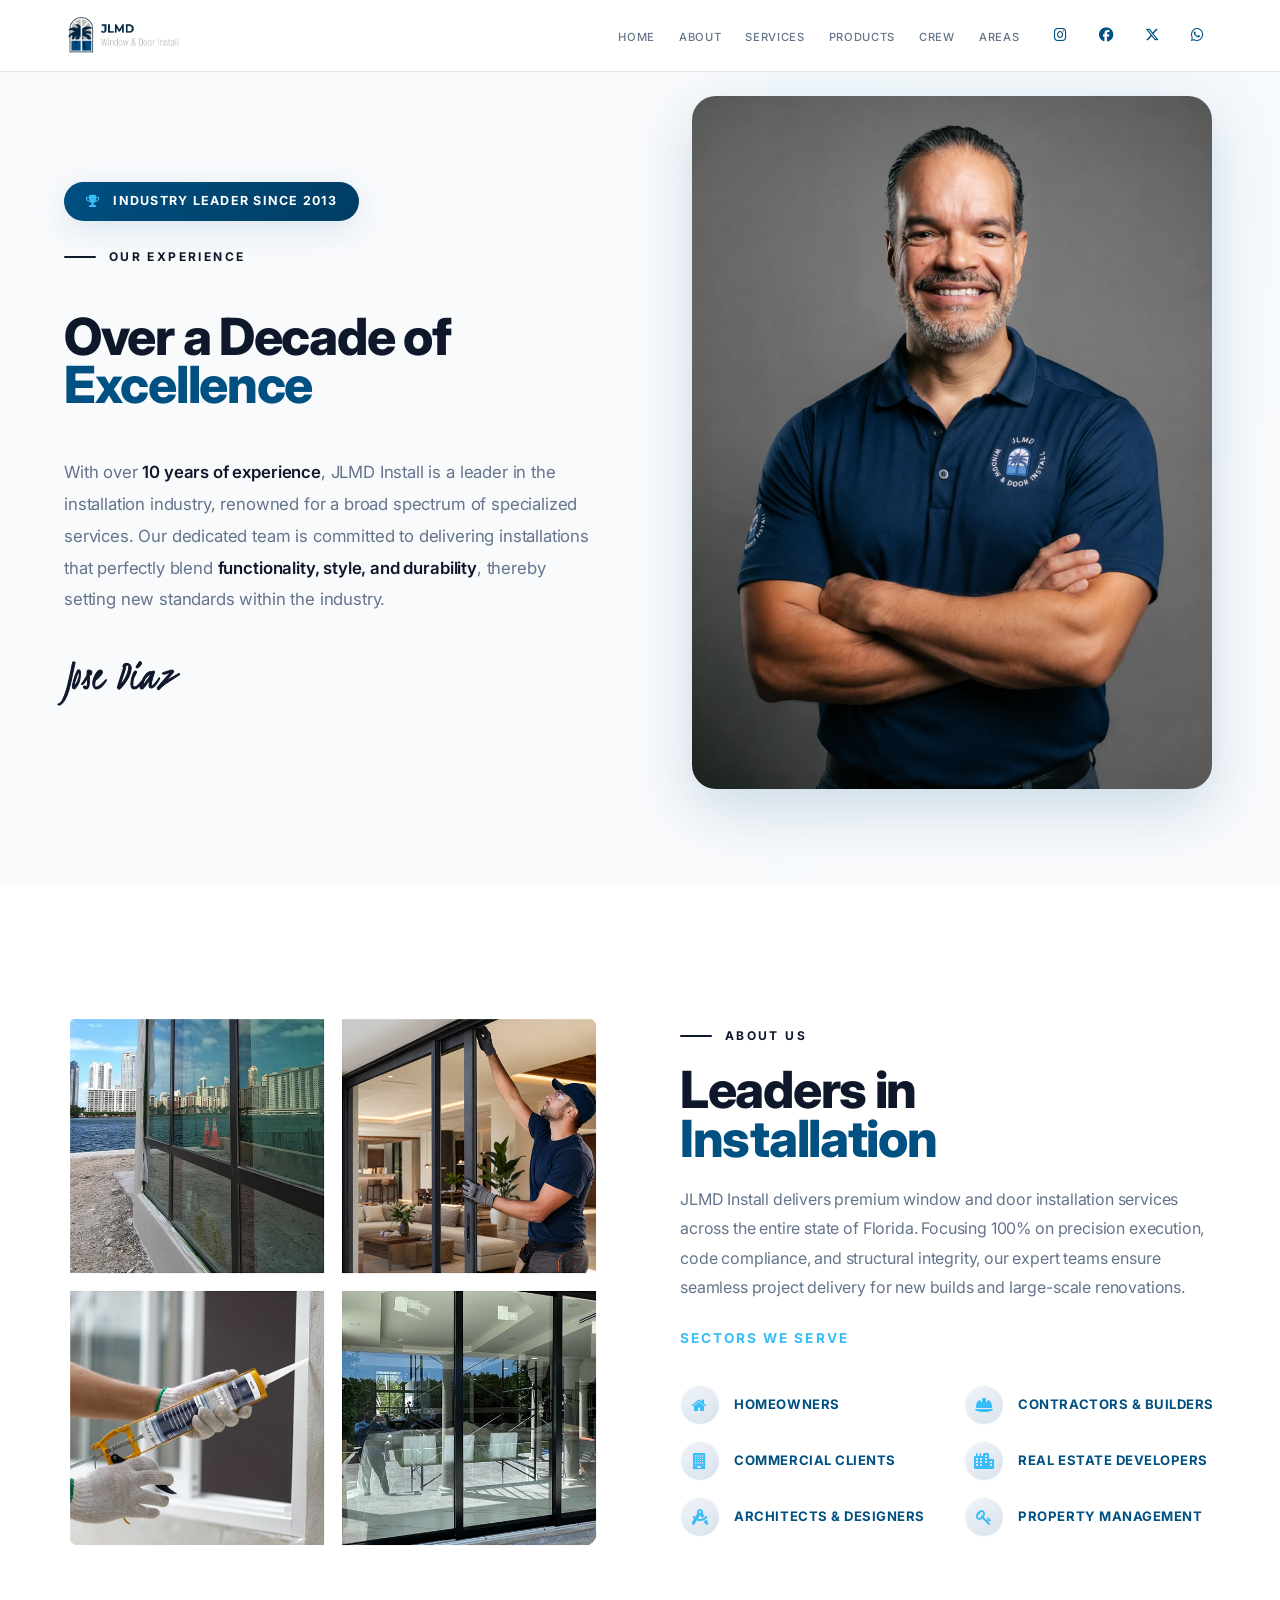
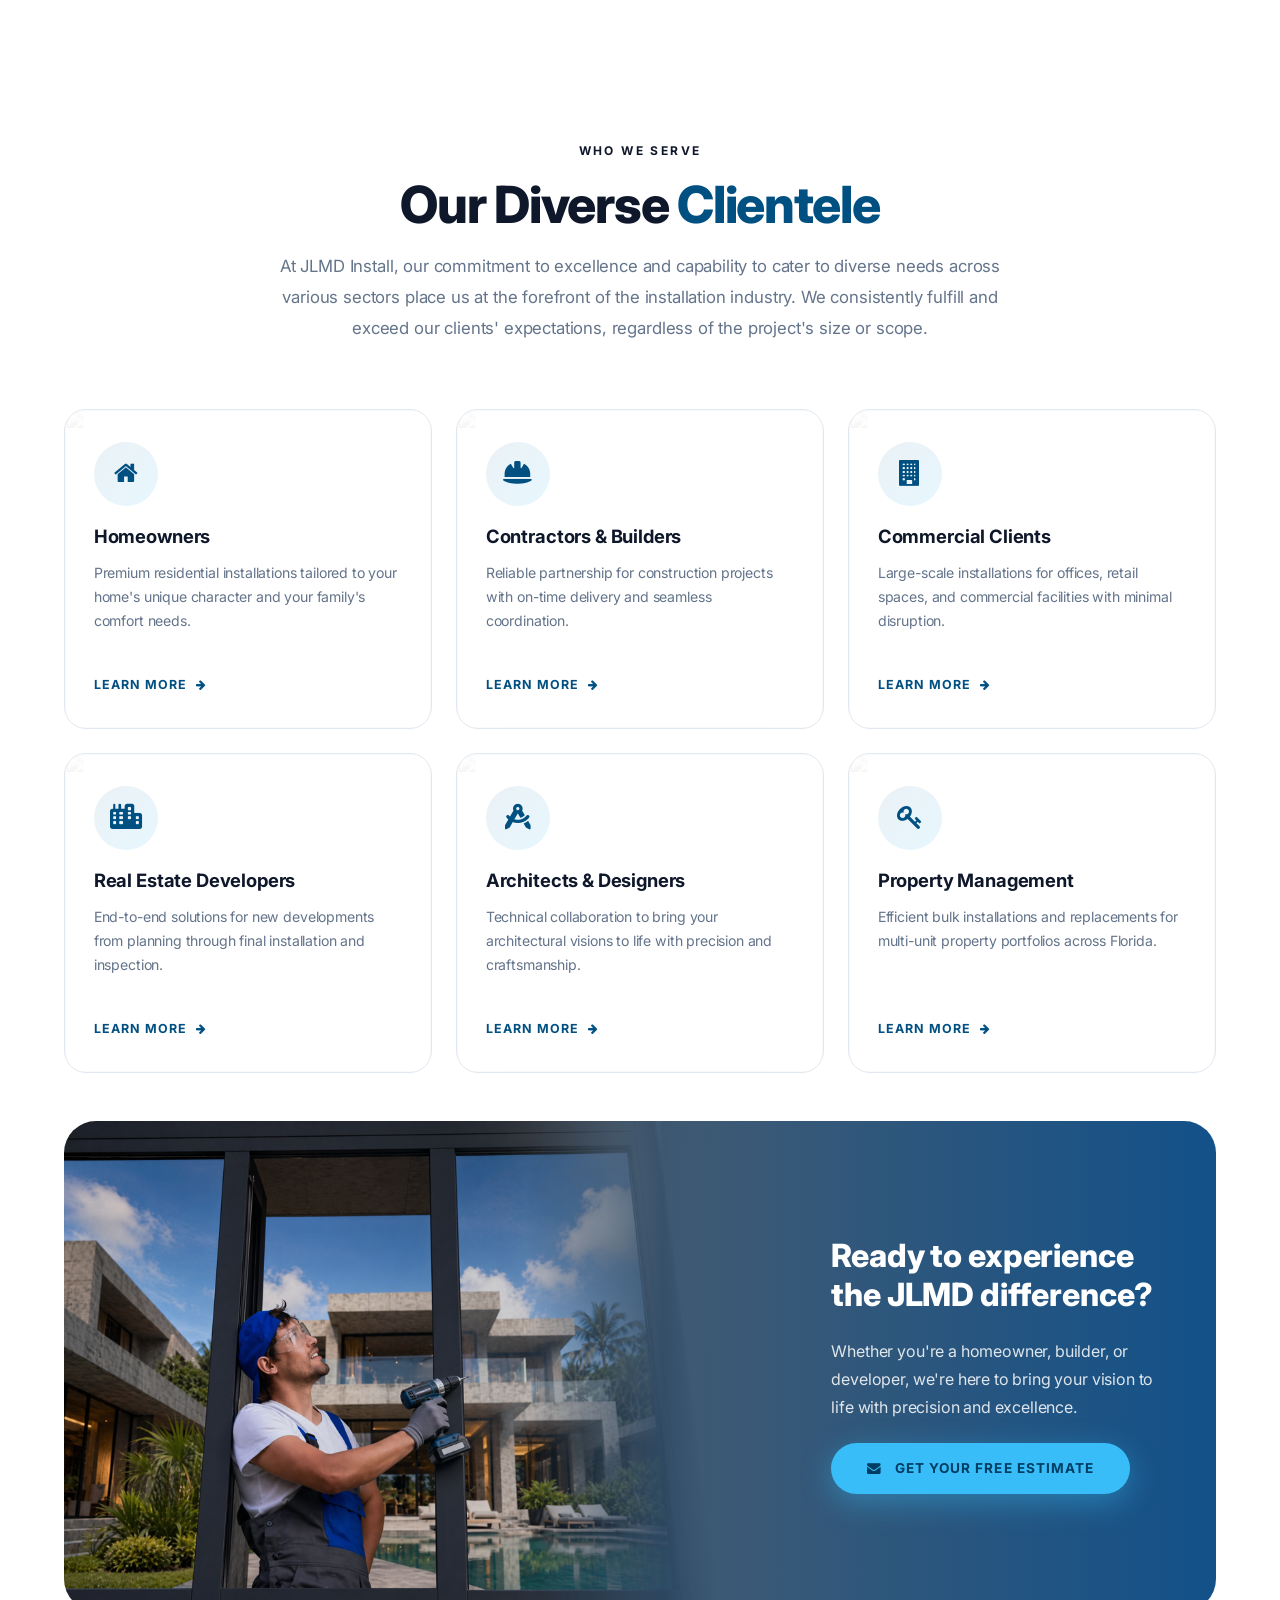
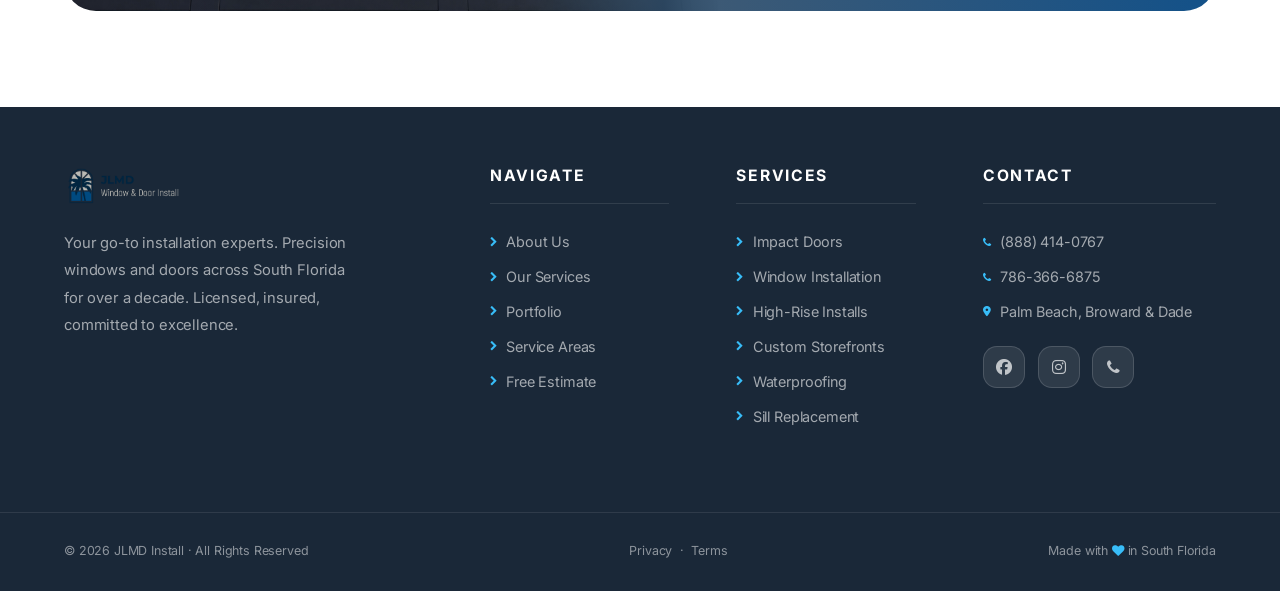
==== about.html @ cde36a46 "Add files via upload" ====
<!DOCTYPE html>
<html lang="en">
<head>
<meta charset="UTF-8">
<meta name="viewport" content="width=device-width, initial-scale=1.0">
<title>JLMD Install – Window & Door Installation Experts</title>

  
    <title>JLMD Install</title>

    <link rel="preconnect" href="https://fonts.googleapis.com">
    <link rel="preconnect" href="https://fonts.gstatic.com" crossorigin>
    <link href="https://fonts.googleapis.com/css2?family=Kristi&display=swap" rel="stylesheet">
<link rel="preconnect" href="https://fonts.googleapis.com">
<link rel="preconnect" href="https://fonts.gstatic.com" crossorigin>
<link href="https://fonts.googleapis.com/css2?family=Inter:opsz,wght@14..32,300;14..32,400;14..32,500;14..32,600;14..32,700;14..32,800;14..32,900&family=Dancing+Script:wght@700&display=swap" rel="stylesheet">
<link rel="stylesheet" href="https://cdnjs.cloudflare.com/ajax/libs/font-awesome/6.5.0/css/all.min.css">
<link rel="stylesheet" href="https://cdnjs.cloudflare.com/ajax/libs/font-awesome/4.7.0/css/font-awesome.min.css">
<link rel="icon" type="image/webp" href="icono.webp">
 
<style>
:root {
  --primary: #005082;
  --primary-dark: #003d63;
  --primary-light: #005c8a;
  --bg-dark: #273a52;
  --bg-darker: #1a2838;
  --bg-deep: #0d1b2a;
  --bg: #ffffff;
  --bg2: #f8fafc;
  --bg3: #eef2f6;
  --text-dark: #0f172a;
  --text-darker: #1e293b;
  --text-light: #ffffff;
  --text-muted: #64748b;
  --text-muted-light: #94a3b8;
  --accent: #38bdf8;
  --accent-glow: rgba(56, 189, 248, 0.25);
  --border: #e2e8f0;
  --border-dark: #334155;
  --shadow-sm: 0 2px 12px rgba(0,80,130,0.08);
  --shadow-md: 0 8px 32px rgba(0,80,130,0.12);
  --shadow-lg: 0 20px 60px rgba(0,80,130,0.18);
  --r-sm: 8px;
  --r-md: 14px;
  --r-lg: 22px;
  --r-xl: 32px;
  --r-full: 999px;
  --font-display: 'Inter', sans-serif;
  --font-body: 'Inter', sans-serif;
  --font-script: 'Dancing Script', cursive;
}
 
*, *::before, *::after { box-sizing: border-box; margin: 0; padding: 0; }
html { scroll-behavior: smooth; }
body {
  background: var(--bg);
  color: var(--text-dark);
  font-family: var(--font-body);
  font-weight: 400;
  line-height: 1.65;
  letter-spacing: -0.01em;
  overflow-x: hidden;
  -webkit-font-smoothing: antialiased;
  -moz-osx-font-smoothing: grayscale;
}
::-webkit-scrollbar { width: 4px; }
::-webkit-scrollbar-track { background: var(--bg2); }
::-webkit-scrollbar-thumb { background: var(--primary); border-radius: 99px; }
img { display: block; max-width: 100%; }
 
/* ── NAV ── */
nav {
  position: fixed; top: 0; left: 0; right: 0;
  z-index: 1000; height: 72px;
  padding: 0 5vw;
  display: flex; align-items: center; justify-content: space-between;
  transition: all 0.4s cubic-bezier(0.4, 0, 0.2, 1);
  background: rgba(255, 255, 255, 0.96);
  backdrop-filter: blur(20px);
  -webkit-backdrop-filter: blur(20px);
  border-bottom: 1px solid var(--border);
}
.nav-logo {
  font-family: var(--font-display); font-size: 1.75rem; font-weight: 800;
  letter-spacing: 0.01em; color: var(--primary); text-decoration: none;
  display: flex; align-items: center; gap: 0.4rem;
}
.nav-links { display: flex; gap: 1.5rem; list-style: none; align-items: center; }
.nav-links a {
  color: var(--text-muted); text-decoration: none;
  font-size: 0.70rem; font-weight: 500;
  letter-spacing: 0.06em; text-transform: uppercase;
  transition: color 0.3s ease; position: relative;
}
.nav-links a::after {
  content: ''; position: absolute;
  bottom: -4px; left: 0; right: 100%;
  height: 2px; background: var(--accent);
  transition: right 0.3s ease; border-radius: 2px;
}
.nav-links a:hover { color: var(--primary); }
.nav-links a:hover::after { right: 0; }
.nav-socials { display: flex; gap: 0.6rem; align-items: center; }
.nav-socials a {
  width: 36px; height: 36px; border-radius: 50%;
  display: flex; align-items: center; justify-content: center;
  color: var(--primary); font-size: 0.9rem;
  transition: all 0.3s ease; text-decoration: none;
}
.nav-socials a:hover { color: var(--accent); transform: translateY(-2px); }
.hamburger {
  display: none; background: none; border: none;
  cursor: pointer; padding: 0.4rem;
  flex-direction: column; gap: 5px;
}
.hamburger span { display: block; width: 24px; height: 2px; background: var(--text-dark); border-radius: 2px; transition: all 0.3s ease; }
 
.mobile-menu {
  display: none;
  position: fixed; inset: 0;
  background: var(--bg-dark); z-index: 9998;
  flex-direction: column; align-items: center; justify-content: center; gap: 2rem;
  opacity: 0;
  transition: opacity 0.3s ease;
}
.mobile-menu.open { display: flex; pointer-events: all; opacity: 1; }
.mobile-menu a { font-family: var(--font-display); font-size: 2.4rem; font-weight: 700; color: var(--text-light); text-decoration: none; }
.mobile-close {
  position: absolute; top: 1.5rem; right: 5vw;
  background: rgba(255,255,255,0.15); border: 1.5px solid rgba(255,255,255,0.3);
  color: var(--text-light); font-size: 1.4rem; width: 52px; height: 52px;
  border-radius: var(--r-md); cursor: pointer; display: flex; align-items: center; justify-content: center; z-index: 9999;
}
 
/* ── SHARED ── */
.section-tag {
  font-size: 0.75rem; font-weight: 700; letter-spacing: 0.2em; text-transform: uppercase;
  color: var(--text-dark); display: flex; align-items: center; gap: 0.8rem; margin-bottom: 1.2rem;
}
.section-tag::before { content:''; width:32px; height:2px; background:var(--text-dark); border-radius:2px; }
.section-tag.light { color: var(--primary); }
.section-tag.light::before { background: var(--primary); }
.section-tag.center { justify-content: center; }
.section-tag.center::before { display: none; }
 
.section-title {
  font-family: var(--font-display); font-weight: 800;
  font-size: clamp(1.92rem, 4vw, 3.84rem);
  line-height: 0.95; letter-spacing: -0.025em;
  margin-bottom: 1.4rem; color: var(--text-dark);
}
.section-title span { color: var(--primary); }
 
/* ── ABOUT ── */
#about {
  padding: 8rem 5vw 6rem;
  display: grid;
  grid-template-columns: 1fr 1fr;
  gap: 5rem;
  align-items: center;
  background: var(--bg);
}
 
/* Left: architectural image with rounded rectangle card */
.about-imgs { position: relative; }
.about-img-card {
  width: 100%;
 
  border-radius: 24px;
  overflow: hidden;

}
.about-img-card img {
  width: 100%; height: 100%;
  object-fit: cover;
  display: block;
}
 
/* Right: text */
.about-text p { color: var(--text-muted); line-height: 1.85; margin-bottom: 1.4rem; font-size: 1rem; }
 
.clients-grid {
  display: grid;
  grid-template-columns: 1fr 1fr;
  gap: 1rem 2rem;
  margin-top: 2.2rem;
}
.client-chip {
  display: flex; align-items: center; gap: 0.9rem;
  background: transparent; border: none;
  font-size: 0.82rem; color: var(--primary);
  font-weight: 700; text-transform: uppercase; letter-spacing: 0.04em;
  transition: all 0.3s ease; width: 100%; line-height: 1.4;
  opacity: 0; animation: fadeInUp 0.6s ease forwards;
}
.client-chip:nth-child(1) { animation-delay: 0.1s; }
.client-chip:nth-child(2) { animation-delay: 0.2s; }
.client-chip:nth-child(3) { animation-delay: 0.3s; }
.client-chip:nth-child(4) { animation-delay: 0.4s; }
.client-chip:nth-child(5) { animation-delay: 0.5s; }
.client-chip:nth-child(6) { animation-delay: 0.6s; }
.client-chip i {
  display: flex; align-items: center; justify-content: center;
  width: 40px; height: 40px; font-size: 1rem; color: var(--accent);
  border-radius: 50%;
  background: linear-gradient(145deg, #f0f4f8 0%, #d9e2ec 100%);
  border: 1px solid rgba(255,255,255,0.8);
  transition: all 0.3s ease; flex-shrink: 0;
}
.client-chip:hover { transform: translateX(5px); }
.client-chip:hover i { background: linear-gradient(145deg, #d9e2ec 0%, #c3d1e0 100%); transform: scale(1.08); }
 
/* ── EXPERIENCE ── */
#experience {
  padding: 6rem 5vw;
  background: var(--bg2);
  position: relative;
  overflow: hidden;
}
#experience::before {
  content: ''; position: absolute; top: 0; right: 0;
  width: 40%; height: 100%;
  background: linear-gradient(135deg, rgba(56,189,248,0.03) 0%, transparent 70%);
  pointer-events: none;
}
 
.experience-container {
  max-width: 1400px; margin: 0 auto;
  display: grid; grid-template-columns: 1fr 1fr;
  gap: 6rem; align-items: center; position: relative; z-index: 1;
}
 
.exp-content { display: flex; flex-direction: column; gap: 1.6rem; }
 
.exp-badge {
  display: inline-flex; align-items: center; gap: 0.8rem;
  background: linear-gradient(135deg, var(--primary) 0%, var(--primary-dark) 100%);
  color: var(--text-light); padding: 0.6rem 1.4rem;
  border-radius: var(--r-full); font-size: 0.78rem; font-weight: 700;
  letter-spacing: 0.1em; text-transform: uppercase;
  width: fit-content; box-shadow: var(--shadow-md);
}
.exp-badge i { font-size: 0.9rem; color: var(--accent); }
 
.exp-text { color: var(--text-muted); font-size: 1.05rem; line-height: 1.9; }
.exp-text strong { color: var(--text-dark); font-weight: 600; }
 
/* Signature */
.exp-signature {
  font-family: "Kristi", cursive; 
  font-size: 2.8rem; 
  font-weight: 300;  
  color: var(--text-dark);
  margin-top: 0.5rem;
  line-height: 1.2;
  
  /* El truco del grosor */
  -webkit-text-stroke: 1px var(--text-dark);

  /* El truco del espacio entre letras */
  letter-spacing: 0.01em; /* Puedes subirlo a 0.08em o cambiarlo a 1px o 2px si quieres más espacio */
}
/* Right: portrait with circular badge overlay */
.exp-images {
  position: relative;
  display: flex;
  justify-content: center;
  align-items: center;
}
 
.exp-portrait-wrap {
  position: relative;
  width: 100%;
  max-width: 520px;
}
 
.exp-portrait {
  width: 100%;
  aspect-ratio: 3/4;
  border-radius: 24px;
  overflow: hidden;
  box-shadow: var(--shadow-lg);
}
.exp-portrait img {
  width: 100%; height: 100%;
  object-fit: cover; object-position: center top;
  display: block;
  transition: transform 0.6s ease;
}
.exp-portrait:hover img { transform: scale(1.03); }
 
/* Circular "10 Years of Experience" badge bottom-left */
.exp-years-badge {
  position: absolute;
  bottom: -20px;
  left: -20px;
  width: 130px;
  height: 130px;
  z-index: 2;
}
.exp-years-badge svg {
  width: 100%;
  height: 100%;
  animation: spinSlow 20s linear infinite;
}
.exp-years-inner {
  position: absolute;
  inset: 0;
  display: flex;
  flex-direction: column;
  align-items: center;
  justify-content: center;
  background: var(--primary-dark);
  border-radius: 50%;
  margin: 14px;
}
.exp-years-number {
  font-family: var(--font-display);
  font-size: 2.4rem;
  font-weight: 900;
  color: var(--text-light);
  line-height: 1;
}
 
@keyframes spinSlow { from { transform: rotate(0deg); } to { transform: rotate(360deg); } }
 
/* ── CLIENTELE ── */
#clientele {
  padding: 6rem 5vw;
  background: var(--bg);
  position: relative;
  overflow: hidden;
}
.clientele-container { max-width: 1400px; margin: 0 auto; }
 
.clientele-header {
  text-align: center; max-width: 750px; margin: 0 auto 4rem;
}
.clientele-header .section-title { text-align: center; }
.clientele-desc { color: var(--text-muted); font-size: 1.05rem; line-height: 1.85; margin-top: 1rem; }
 
.clientele-grid {
  display: grid;
  grid-template-columns: repeat(3, 1fr);
  gap: 1.5rem;
}
 
.clientele-card {
  position: relative; background: var(--bg);
  border-radius: var(--r-lg); overflow: hidden;
  border: 1px solid var(--border);
  transition: all 0.5s cubic-bezier(0.34, 1.56, 0.64, 1);
  min-height: 320px; cursor: pointer;
}
.clientele-card::before {
  content: ''; position: absolute; top: 0; left: 0; right: 0; height: 4px;
  background: linear-gradient(90deg, var(--primary), var(--accent));
  transform: scaleX(0); transform-origin: left;
  transition: transform 0.5s ease;
}
.clientele-card:hover::before { transform: scaleX(1); }
.clientele-card:hover { transform: translateY(-10px); box-shadow: var(--shadow-lg); border-color: transparent; }
 
.clientele-card-bg {
  position: absolute; inset: 0; opacity: 0.08;
  transition: opacity 0.5s ease; overflow: hidden;
}
.clientele-card-bg img { width: 100%; height: 100%; object-fit: cover; filter: grayscale(100%); }
.clientele-card:hover .clientele-card-bg { opacity: 0.15; }
 
.clientele-card-content {
  position: relative; z-index: 1; height: 100%;
  padding: 2rem 1.8rem; display: flex; flex-direction: column; gap: 0.8rem;
}
 
.clientele-icon {
  width: 64px; height: 64px;
  background: linear-gradient(135deg, rgba(0,80,130,0.08), rgba(56,189,248,0.12));
  border-radius: 50%; display: flex; align-items: center; justify-content: center;
  font-size: 1.6rem; color: var(--primary);
  transition: all 0.4s ease; position: relative; overflow: hidden;
}
.clientele-icon::after {
  content: ''; position: absolute; inset: 0;
  background: linear-gradient(135deg, var(--primary), var(--primary-dark));
  opacity: 0; transition: opacity 0.4s ease; border-radius: 50%;
}
.clientele-icon i { position: relative; z-index: 1; transition: color 0.4s ease; }
.clientele-card:hover .clientele-icon { transform: rotate(-10deg) scale(1.1); }
.clientele-card:hover .clientele-icon::after { opacity: 1; }
.clientele-card:hover .clientele-icon i { color: var(--accent); }
 
.clientele-card h3 {
  font-family: var(--font-display); font-size: 1.15rem; font-weight: 700;
  color: var(--text-dark); line-height: 1.3; margin-top: 0.4rem;
}
.clientele-card p { color: var(--text-muted); font-size: 0.88rem; line-height: 1.7; flex-grow: 1; }
 
.clientele-card-link {
  display: inline-flex; align-items: center; gap: 0.6rem;
  color: var(--primary); font-size: 0.78rem; font-weight: 700;
  letter-spacing: 0.08em; text-transform: uppercase; text-decoration: none;
  margin-top: auto; transition: all 0.3s ease;
}
.clientele-card-link i { font-size: 0.7rem; transition: transform 0.3s ease; }
.clientele-card:hover .clientele-card-link { color: var(--accent); }
.clientele-card:hover .clientele-card-link i { transform: translateX(5px); }
 
.clientele-cta {
  margin-top: 3rem;
  border-radius: var(--r-xl);
  overflow: hidden;
  position: relative;
  min-height: 360px;        /* aumentado para mostrar cuerpo completo */
  display: flex;
  align-items: stretch;
}

.clientele-cta-bg img {
  width: 100%;
  height: 100%;
  object-fit: cover;
  object-position: 15% center;   /* desplaza un poco a la derecha para centrar mejor al trabajador */
  display: block;
}

.clientele-cta-bg::after {
  content: '';
  position: absolute;
  inset: 0;
  background: linear-gradient(
    90deg,
    rgba(14, 127, 226, 0) 0%,
    rgba(0, 29, 55, 0.15) 40%,
    rgba(1, 35, 68, 0.75) 52%,
    rgba(1, 68, 128, 0.93) 100%
  );
}

.clientele-cta-content {
  position: relative;
  z-index: 1;
  margin-left: auto;
  width: 48%;
  padding: 3rem 3.5rem 3rem 1rem;
  display: flex;
  flex-direction: column;
  justify-content: center;
  gap: 1.4rem;
}

 
.clientele-cta-content h3 {
  font-family: var(--font-display); font-size: clamp(1.4rem, 2.5vw, 2rem);
  font-weight: 800; color: var(--text-light); line-height: 1.2;
}
 
.clientele-cta-content p {
  font-size: 1rem; line-height: 1.75;
  color: rgba(255,255,255,0.85);
  max-width: 480px;
}
 
.clientele-cta-btn {
  display: inline-flex; align-items: center; gap: 0.8rem;
  background: var(--accent); color: var(--primary-dark);
  padding: 0.9rem 2.2rem; border-radius: var(--r-full);
  text-decoration: none; font-weight: 700; font-size: 0.85rem;
  letter-spacing: 0.08em; text-transform: uppercase;
  transition: all 0.3s ease; box-shadow: 0 8px 30px rgba(56,189,248,0.4);
  width: fit-content;
}
.clientele-cta-btn:hover { background: var(--bg); transform: translateY(-3px); box-shadow: 0 12px 40px rgba(56,189,248,0.5); }
 
/* ── FOOTER ── */
footer { background: var(--bg-darker); }
.footer-main {
  padding: 3.5rem 5vw 4.5rem;
  display: grid; grid-template-columns: 2fr 1fr 1fr 1.3fr; gap: 4.2rem;
}
.foot-logo { display: block; margin-bottom: 1.2rem; }
.footer-brand p { color: rgba(255,255,255,0.6); font-size: 0.92rem; line-height: 1.85; max-width: 300px; }
.footer-col h4 {
  font-family: var(--font-display); font-size: 0.98rem; font-weight: 700;
  letter-spacing: 0.11em; text-transform: uppercase; color: var(--text-light);
  margin-bottom: 1.6rem; padding-bottom: 0.9rem; border-bottom: 1px solid rgba(255,255,255,0.1);
}
.footer-col ul { list-style: none; }
.footer-col ul li { margin-bottom: 0.7rem; }
.footer-col ul li a {
  color: rgba(255,255,255,0.6); text-decoration: none; font-size: 0.9rem;
  display: flex; align-items: center; gap: 0.6rem; transition: color 0.3s ease, gap 0.3s ease;
}
.footer-col ul li a i { font-size: 0.65rem; color: var(--accent); }
.footer-col ul li a:hover { color: var(--accent); gap: 0.9rem; }
.social-row { display: flex; gap: 0.8rem; margin-top: 1.4rem; }
.soc {
  width: 42px; height: 42px; background: rgba(255,255,255,0.09);
  border: 1px solid rgba(255,255,255,0.14); border-radius: var(--r-md);
  display: flex; align-items: center; justify-content: center;
  color: rgba(255,255,255,0.7); font-size: 1rem; text-decoration: none; transition: all 0.3s ease;
}
.soc:hover { background: var(--primary); border-color: var(--primary-light); color: var(--text-light); transform: translateY(-3px); }
.footer-bottom {
  border-top: 1px solid rgba(255,255,255,0.09);
  padding: 1.8rem 5vw; display: flex; align-items: center; justify-content: space-between;
  font-size: 0.78rem; color: rgba(255,255,255,0.5);
}
.footer-bottom a { color: rgba(255,255,255,0.5); text-decoration: none; transition: color 0.3s ease; }
.footer-bottom a:hover { color: var(--accent); }
.footer-bottom i { color: var(--accent); }
 
/* ── ANIMATIONS ── */
.anim-left  { opacity: 0; transform: translateX(-36px); transition: opacity 0.8s ease, transform 0.8s ease; }
.anim-right { opacity: 0; transform: translateX(36px);  transition: opacity 0.8s ease, transform 0.8s ease; }
.anim-up    { opacity: 0; transform: translateY(36px);  transition: opacity 0.8s ease, transform 0.8s ease; }
.anim-left.on,.anim-right.on,.anim-up.on { opacity: 1; transform: none; }
 
.stagger-children > * { opacity: 0; transform: translateY(22px); transition: opacity 0.55s ease, transform 0.55s ease; }
.stagger-children.on > *:nth-child(1){opacity:1;transform:none;transition-delay:0s}
.stagger-children.on > *:nth-child(2){opacity:1;transform:none;transition-delay:.09s}
.stagger-children.on > *:nth-child(3){opacity:1;transform:none;transition-delay:.18s}
.stagger-children.on > *:nth-child(4){opacity:1;transform:none;transition-delay:.27s}
.stagger-children.on > *:nth-child(5){opacity:1;transform:none;transition-delay:.36s}
.stagger-children.on > *:nth-child(6){opacity:1;transform:none;transition-delay:.45s}
 
@keyframes fadeInUp { from{opacity:0;transform:translateY(15px)} to{opacity:1;transform:translateY(0)} }
 
/* ── RESPONSIVE ── */
@media (max-width: 1100px) {
  .experience-container { grid-template-columns: 1fr; gap: 3rem; }
  .exp-portrait-wrap { max-width: 480px; margin: 0 auto; }
  .clientele-grid { grid-template-columns: repeat(2,1fr); }
  .footer-main { grid-template-columns: 1fr 1fr; gap: 2.8rem; }
  .clientele-cta-content { width: 65%; }
}
 
@media (max-width: 768px) {
  .nav-links { display: none; }
  .hamburger { display: flex; }
  #about { grid-template-columns: 1fr; gap: 3rem; padding: 6rem 1.5rem 4rem; }
  .clients-grid { grid-template-columns: 1fr; }
  #experience, #clientele { padding: 4rem 1.5rem; }
  .clientele-grid { grid-template-columns: 1fr; }
  .clientele-card { min-height: 280px; }
  .clientele-cta-content { width: 100%; padding: 2.5rem 2rem; }
  .clientele-cta-bg::after {
    background: rgba(0,29,55,0.75);
  }
  .footer-main { grid-template-columns: 1fr; gap: 2.5rem; padding: 3rem 1.5rem; }
  .footer-bottom { flex-direction: column; gap: 1rem; text-align: center; padding: 1.5rem; }
}
 
@media (max-width: 480px) {
  .exp-portrait-wrap { max-width: 100%; }
}
</style>
</head>
<body>
 
<!-- NAV -->
<nav id="nav">
  <a href="#" class="nav-logo">
    <img src="jlm.png" alt="JLMD Logo" style="height:50px;width:120px;margin-right:8px;">
  </a>
  <ul class="nav-links">
    <li><a href="index.html">Home</a></li>
    <li><a href="#about">About</a></li>
    <li><a href="services.html">Services</a></li>
    <li><a href="products.html">Products</a></li>
    <li><a href="crew.html">Crew</a></li>
    <li><a href="areas.html">Areas</a></li>
    <li class="nav-socials">
      <a href="https://instagram.com" target="_blank"><i class="fab fa-instagram"></i></a>
      <a href="https://facebook.com" target="_blank"><i class="fab fa-facebook-f"></i></a>
      <a href="https://x.com" target="_blank"><i class="fab fa-x-twitter"></i></a>
      <a href="https://wa.me/17863666875" target="_blank"><i class="fab fa-whatsapp"></i></a>
    </li>
  </ul>
  <button class="hamburger" id="hbg"><span></span><span></span><span></span></button>
</nav>
 
<!-- MOBILE MENU -->
<div class="mobile-menu" id="mmenu">
  <button class="mobile-close" id="mclose"><i class="fa fa-times"></i></button>
  <a href="index.html" onclick="closeM()">Home</a>
  <a href="#about" onclick="closeM()">About</a>
  <a href="#services.html" onclick="closeM()">Services</a>
  <a href="#areas" onclick="closeM()">Crew</a>
  <a href="areas.html" onclick="closeM()" style="color:var(--accent)">areas</a>
</div>
 <!-- ── EXPERIENCE ── -->
<section id="experience">
  <div class="experience-container">
 
    <!-- Left: text + signature -->
    <div class="exp-content anim-left">
      <div class="exp-badge">
        <i class="fa fa-trophy"></i>
        <span>Industry Leader Since 2013</span>
      </div>
 
      <div class="section-tag">Our Experience</div>
      <h2 class="section-title">Over a Decade of<br><span>Excellence</span></h2>
 
      <p class="exp-text">
        With over <strong>10 years of experience</strong>, JLMD Install is a leader in the installation industry, renowned for a broad spectrum of specialized services. Our dedicated team is committed to delivering installations that perfectly blend <strong>functionality, style, and durability</strong>, thereby setting new standards within the industry.
      </p>
 
      <div class="exp-signature">Jose Diaz</div>
    </div>
 
    <!-- Right: portrait + circular badge -->
    <div class="exp-images anim-right">
      <div class="exp-portrait-wrap">
        <div class="exp-portrait">
          <img
            src="jose2.png"
            alt="Jose Diaz – Founder & CEO"
            onerror="this.src='https://images.unsplash.com/photo-1560250097-0b93528c311a?w=700&q=85&fit=crop&crop=face'">
        </div>
 
     
 
  </div>
</section>
<!-- ── ABOUT ── -->
<section id="about">
  <!-- Left: architectural photo -->
  <div class="about-imgs anim-left">
    <div class="about-img-card">
      <img
        src="abouthome.png"
        alt="Modern architecture installation"
        onerror="this.src='https://images.unsplash.com/photo-1503387762-592deb58ef4e?w=900&q=85&fit=crop'">
    </div>
  </div>
 
  <!-- Right: text -->
  <div class="about-text anim-right">
    <div class="section-tag">About Us</div>
    <h2 class="section-title">Leaders in<br><span>Installation</span></h2>
    <p>JLMD Install delivers premium window and door installation services across the entire state of Florida. Focusing 100% on precision execution, code compliance, and structural integrity, our expert teams ensure seamless project delivery for new builds and large-scale renovations.</p>
 
    <h3 style="font-family:var(--font-display);font-size:0.85rem;font-weight:700;letter-spacing:.15em;text-transform:uppercase;color:var(--accent);margin:1.5rem 0 .9rem">Sectors We Serve</h3>
    <div class="clients-grid stagger-children">
      <div class="client-chip"><i class="fa fa-home"></i> Homeowners</div>
      <div class="client-chip"><i class="fa fa-hard-hat"></i> Contractors &amp; Builders</div>
      <div class="client-chip"><i class="fa fa-building"></i> Commercial Clients</div>
      <div class="client-chip"><i class="fa fa-city"></i> Real Estate Developers</div>
      <div class="client-chip"><i class="fa fa-drafting-compass"></i> Architects &amp; Designers</div>
      <div class="client-chip"><i class="fa fa-key"></i> Property Management</div>
    </div>
  </div>
</section>
 

 
<!-- ── CLIENTELE ── -->
<section id="clientele">
  <div class="clientele-container">
 
    <div class="clientele-header anim-up">
      <div class="section-tag center">Who We Serve</div>
      <h2 class="section-title">Our Diverse <span>Clientele</span></h2>
      <p class="clientele-desc">
        At JLMD Install, our commitment to excellence and capability to cater to diverse needs across various sectors place us at the forefront of the installation industry. We consistently fulfill and exceed our clients' expectations, regardless of the project's size or scope.
      </p>
    </div>
 
    <div class="clientele-grid stagger-children">
      <div class="clientele-card">
        <div class="clientele-card-bg"><img src="https://images.unsplash.com/photo-1558036117-15d82a90b9b1?w=500&q=80" alt=""></div>
        <div class="clientele-card-content">
          <div class="clientele-icon"><i class="fa fa-home"></i></div>
          <h3>Homeowners</h3>
          <p>Premium residential installations tailored to your home's unique character and your family's comfort needs.</p>
          <a href="#cta" class="clientele-card-link">Learn More <i class="fa fa-arrow-right"></i></a>
        </div>
      </div>
 
      <div class="clientele-card">
        <div class="clientele-card-bg"><img src="https://images.unsplash.com/photo-1504307651254-35680f356dfd?w=500&q=80" alt=""></div>
        <div class="clientele-card-content">
          <div class="clientele-icon"><i class="fa fa-hard-hat"></i></div>
          <h3>Contractors &amp; Builders</h3>
          <p>Reliable partnership for construction projects with on-time delivery and seamless coordination.</p>
          <a href="#cta" class="clientele-card-link">Learn More <i class="fa fa-arrow-right"></i></a>
        </div>
      </div>
 
      <div class="clientele-card">
        <div class="clientele-card-bg"><img src="https://images.unsplash.com/photo-1486406146926-c627a92ad1ab?w=500&q=80" alt=""></div>
        <div class="clientele-card-content">
          <div class="clientele-icon"><i class="fa fa-building"></i></div>
          <h3>Commercial Clients</h3>
          <p>Large-scale installations for offices, retail spaces, and commercial facilities with minimal disruption.</p>
          <a href="#cta" class="clientele-card-link">Learn More <i class="fa fa-arrow-right"></i></a>
        </div>
      </div>
 
      <div class="clientele-card">
        <div class="clientele-card-bg"><img src="https://images.unsplash.com/photo-1545324418-cc1a3fa10c00?w=500&q=80" alt=""></div>
        <div class="clientele-card-content">
          <div class="clientele-icon"><i class="fa fa-city"></i></div>
          <h3>Real Estate Developers</h3>
          <p>End-to-end solutions for new developments from planning through final installation and inspection.</p>
          <a href="#cta" class="clientele-card-link">Learn More <i class="fa fa-arrow-right"></i></a>
        </div>
      </div>
 
      <div class="clientele-card">
        <div class="clientele-card-bg"><img src="https://images.unsplash.com/photo-1503387762-592deb58ef4e?w=500&q=80" alt=""></div>
        <div class="clientele-card-content">
          <div class="clientele-icon"><i class="fa fa-drafting-compass"></i></div>
          <h3>Architects &amp; Designers</h3>
          <p>Technical collaboration to bring your architectural visions to life with precision and craftsmanship.</p>
          <a href="#cta" class="clientele-card-link">Learn More <i class="fa fa-arrow-right"></i></a>
        </div>
      </div>
 
      <div class="clientele-card">
        <div class="clientele-card-bg"><img src="https://images.unsplash.com/photo-1560518883-ce09059eeffa?w=500&q=80" alt=""></div>
        <div class="clientele-card-content">
          <div class="clientele-icon"><i class="fa fa-key"></i></div>
          <h3>Property Management</h3>
          <p>Efficient bulk installations and replacements for multi-unit property portfolios across Florida.</p>
          <a href="#cta" class="clientele-card-link">Learn More <i class="fa fa-arrow-right"></i></a>
        </div>
      </div>
    </div>
 
    <!-- CTA banner with worker background image -->
    <div class="clientele-cta anim-up">
      <div class="clientele-cta-bg">
        <img
          src="pintors (1).png"
          alt="JLMD Install worker">
      </div>
      <div class="clientele-cta-content">
        <h3>Ready to experience<br>the JLMD difference?</h3>
        <p>Whether you're a homeowner, builder, or developer, we're here to bring your vision to life with precision and excellence.</p>
        <a href="#cta" class="clientele-cta-btn">
          <i class="fa fa-envelope"></i> Get Your Free Estimate
        </a>
      </div>
    </div>
 
  </div>
</section>
 
<!-- FOOTER -->
<footer>
  <div class="footer-main">
    <div class="footer-brand">
      <a href="#" class="foot-logo"><img src="jlm.png" alt="JLMD Install" style="height:48px;width:auto;"></a>
      <p>Your go-to installation experts. Precision windows and doors across South Florida for over a decade. Licensed, insured, committed to excellence.</p>
    </div>
    <div class="footer-col">
      <h4>Navigate</h4>
      <ul>
        <li><a href="#about"><i class="fa fa-chevron-right"></i> About Us</a></li>
        <li><a href="#services"><i class="fa fa-chevron-right"></i> Our Services</a></li>
        <li><a href="#portfolio"><i class="fa fa-chevron-right"></i> Portfolio</a></li>
        <li><a href="#areas"><i class="fa fa-chevron-right"></i> Service Areas</a></li>
        <li><a href="#cta"><i class="fa fa-chevron-right"></i> Free Estimate</a></li>
      </ul>
    </div>
    <div class="footer-col">
      <h4>Services</h4>
      <ul>
        <li><a href="#services"><i class="fa fa-chevron-right"></i> Impact Doors</a></li>
        <li><a href="#services"><i class="fa fa-chevron-right"></i> Window Installation</a></li>
        <li><a href="#services"><i class="fa fa-chevron-right"></i> High-Rise Installs</a></li>
        <li><a href="#services"><i class="fa fa-chevron-right"></i> Custom Storefronts</a></li>
        <li><a href="#services"><i class="fa fa-chevron-right"></i> Waterproofing</a></li>
        <li><a href="#services"><i class="fa fa-chevron-right"></i> Sill Replacement</a></li>
      </ul>
    </div>
    <div class="footer-col">
      <h4>Contact</h4>
      <ul>
        <li><a href="tel:8884140767"><i class="fa fa-phone"></i> (888) 414-0767</a></li>
        <li><a href="tel:7863666875"><i class="fa fa-phone"></i> 786-366-6875</a></li>
        <li><a href="#areas"><i class="fa fa-map-marker-alt"></i> Palm Beach, Broward &amp; Dade</a></li>
      </ul>
      <div class="social-row">
        <a href="#" class="soc"><i class="fab fa-facebook-f"></i></a>
        <a href="#" class="soc"><i class="fab fa-instagram"></i></a>
        <a href="tel:7863666875" class="soc"><i class="fa fa-phone"></i></a>
      </div>
    </div>
  </div>
  <div class="footer-bottom">
    <span>© 2026 JLMD Install · All Rights Reserved</span>
    <span><a href="#">Privacy</a> &nbsp;·&nbsp; <a href="#">Terms</a></span>
    <span>Made with <i class="fa fa-heart"></i> in South Florida</span>
  </div>
</footer>
 
<script>
const hbg = document.getElementById('hbg');
const mmenu = document.getElementById('mmenu');
const mclose = document.getElementById('mclose');
hbg.addEventListener('click', () => mmenu.classList.add('open'));
mclose.addEventListener('click', () => mmenu.classList.remove('open'));
function closeM() { mmenu.classList.remove('open'); }
 
const animObserver = new IntersectionObserver((entries) => {
  entries.forEach(entry => {
    if (entry.isIntersecting) entry.target.classList.add('on');
  });
}, { threshold: 0.12 });
 
document.querySelectorAll('.anim-left, .anim-right, .anim-up, .stagger-children').forEach(el => {
  animObserver.observe(el);
});
</script>
</body>
</html>
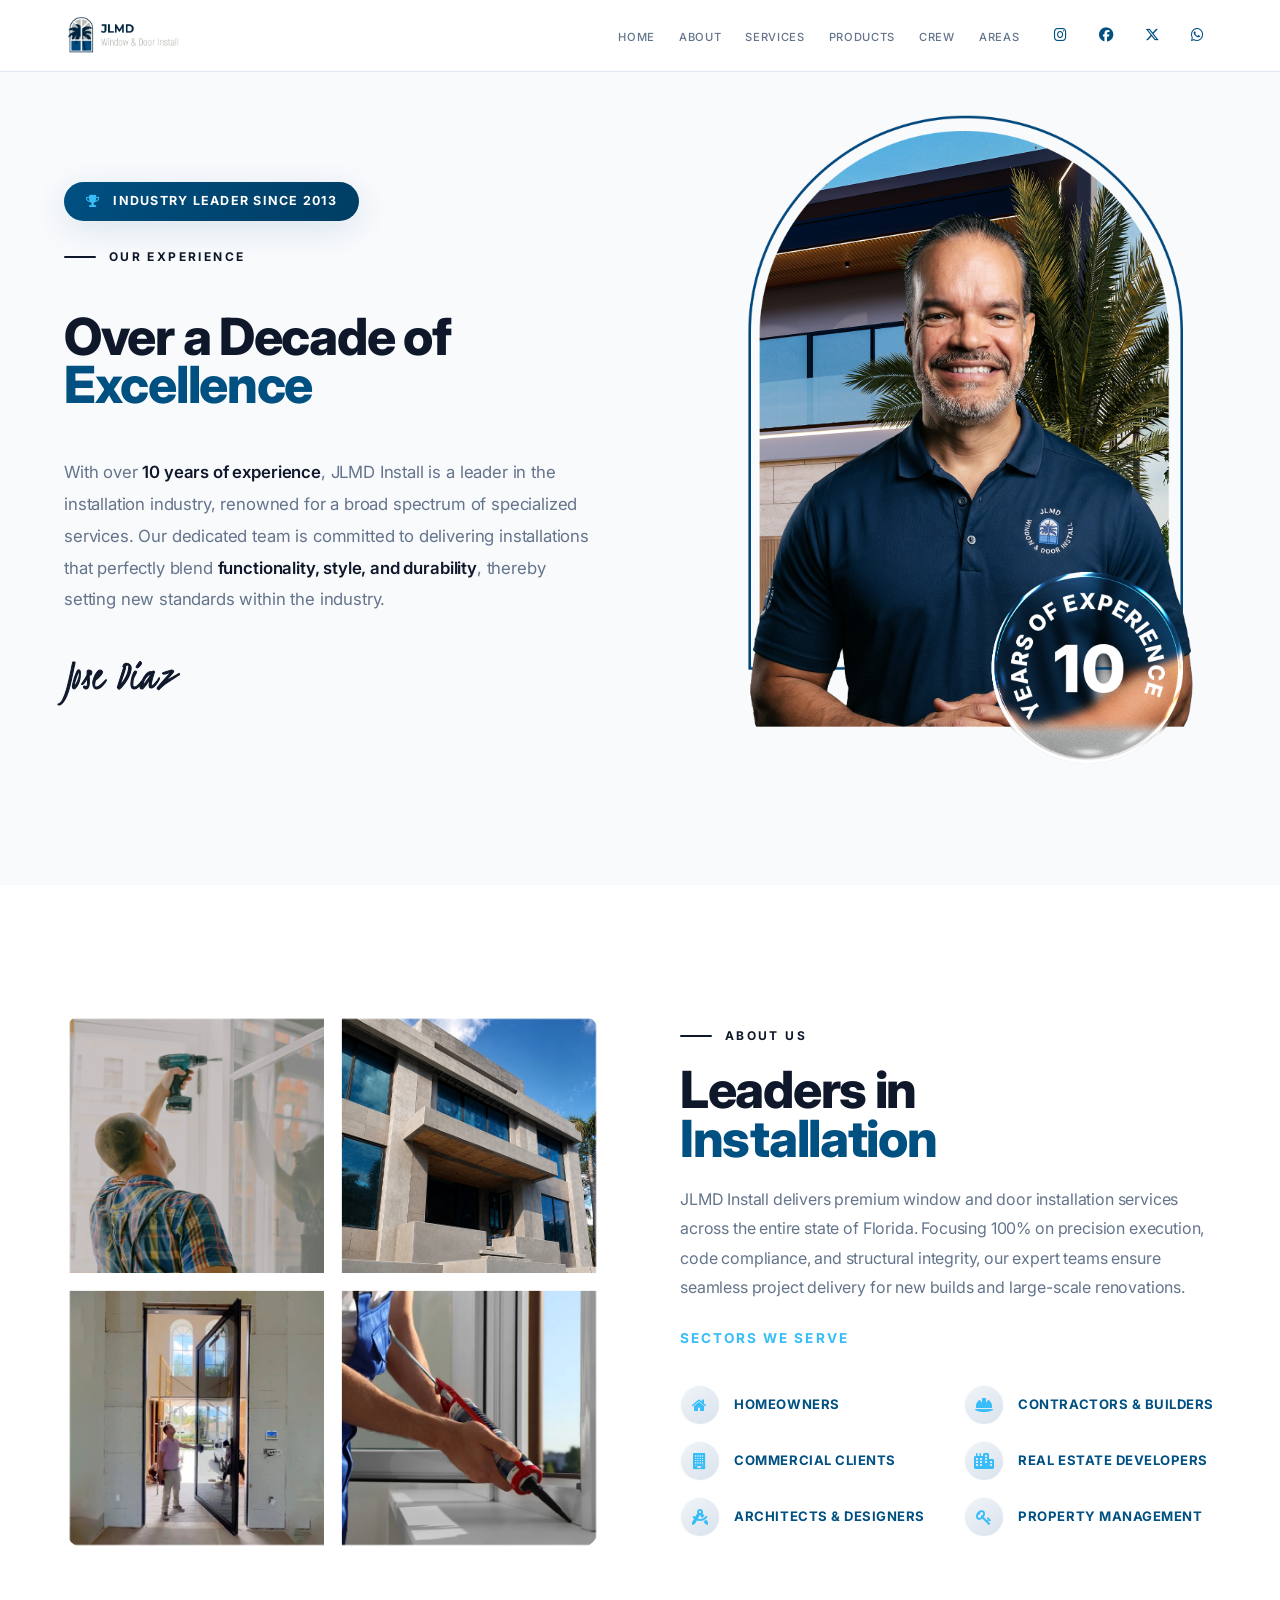
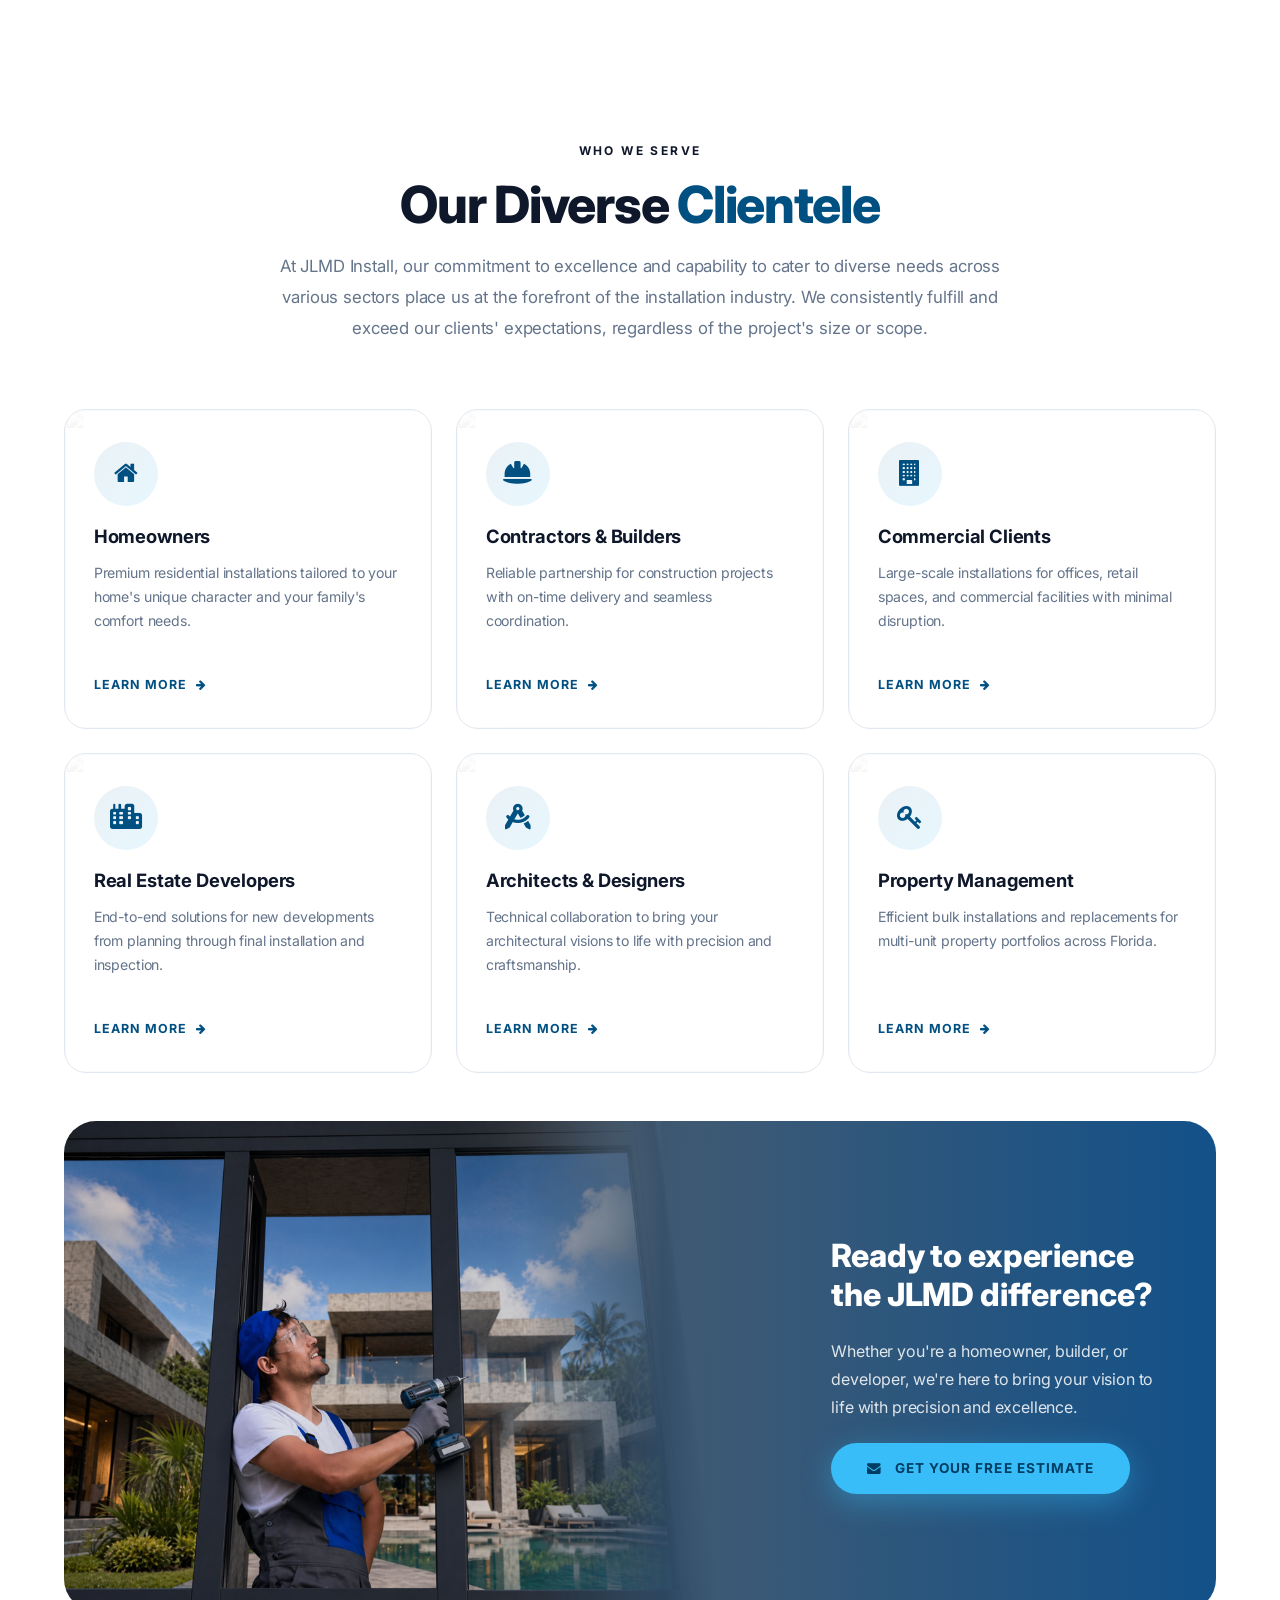
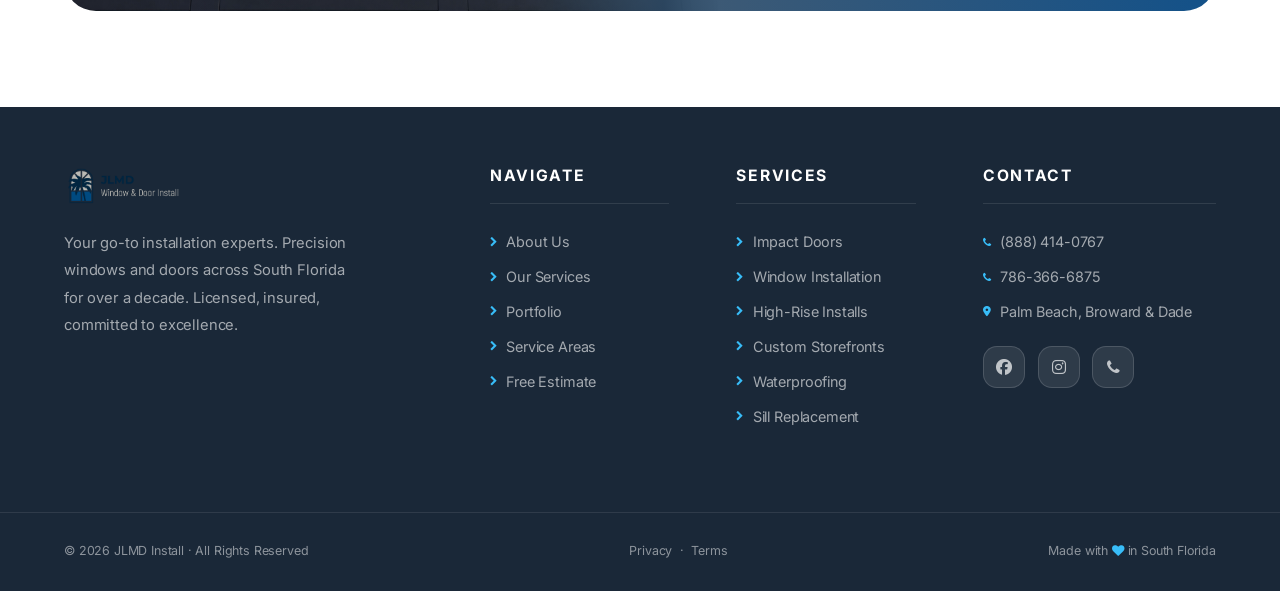
==== commit 79ef8540: "Add files via upload" ====
--- a/about.html
+++ b/about.html
@@ -222,7 +222,7 @@
 #experience::before {
   content: ''; position: absolute; top: 0; right: 0;
   width: 40%; height: 100%;
-  background: linear-gradient(135deg, rgba(56,189,248,0.03) 0%, transparent 70%);
+  
   pointer-events: none;
 }
  
@@ -281,7 +281,7 @@
   aspect-ratio: 3/4;
   border-radius: 24px;
   overflow: hidden;
-  box-shadow: var(--shadow-lg);
+ 
 }
 .exp-portrait img {
   width: 100%; height: 100%;
@@ -617,7 +617,7 @@
       <div class="exp-portrait-wrap">
         <div class="exp-portrait">
           <img
-            src="jose2.png"
+            src="jose.png"
             alt="Jose Diaz – Founder & CEO"
             onerror="this.src='https://images.unsplash.com/photo-1560250097-0b93528c311a?w=700&q=85&fit=crop&crop=face'">
         </div>
@@ -632,7 +632,7 @@
   <div class="about-imgs anim-left">
     <div class="about-img-card">
       <img
-        src="abouthome.png"
+        src="About-2.png"
         alt="Modern architecture installation"
         onerror="this.src='https://images.unsplash.com/photo-1503387762-592deb58ef4e?w=900&q=85&fit=crop'">
     </div>
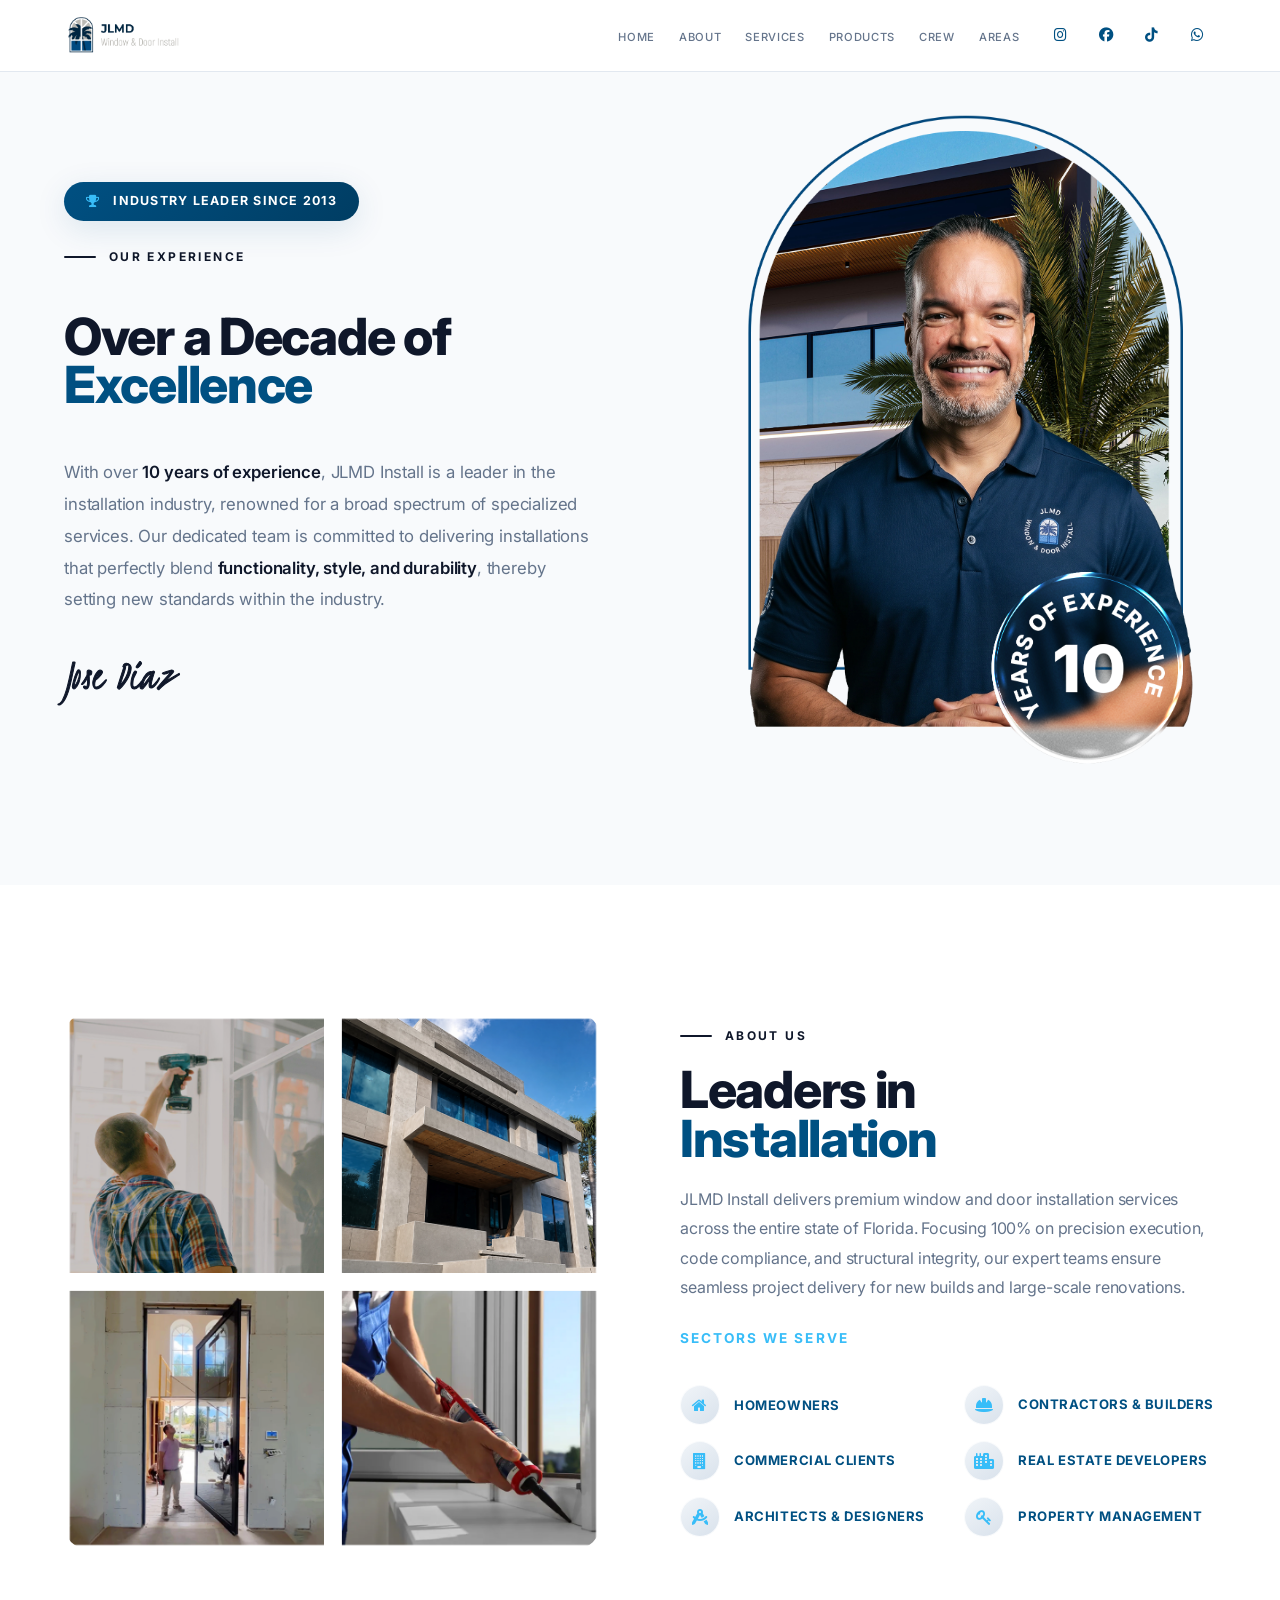
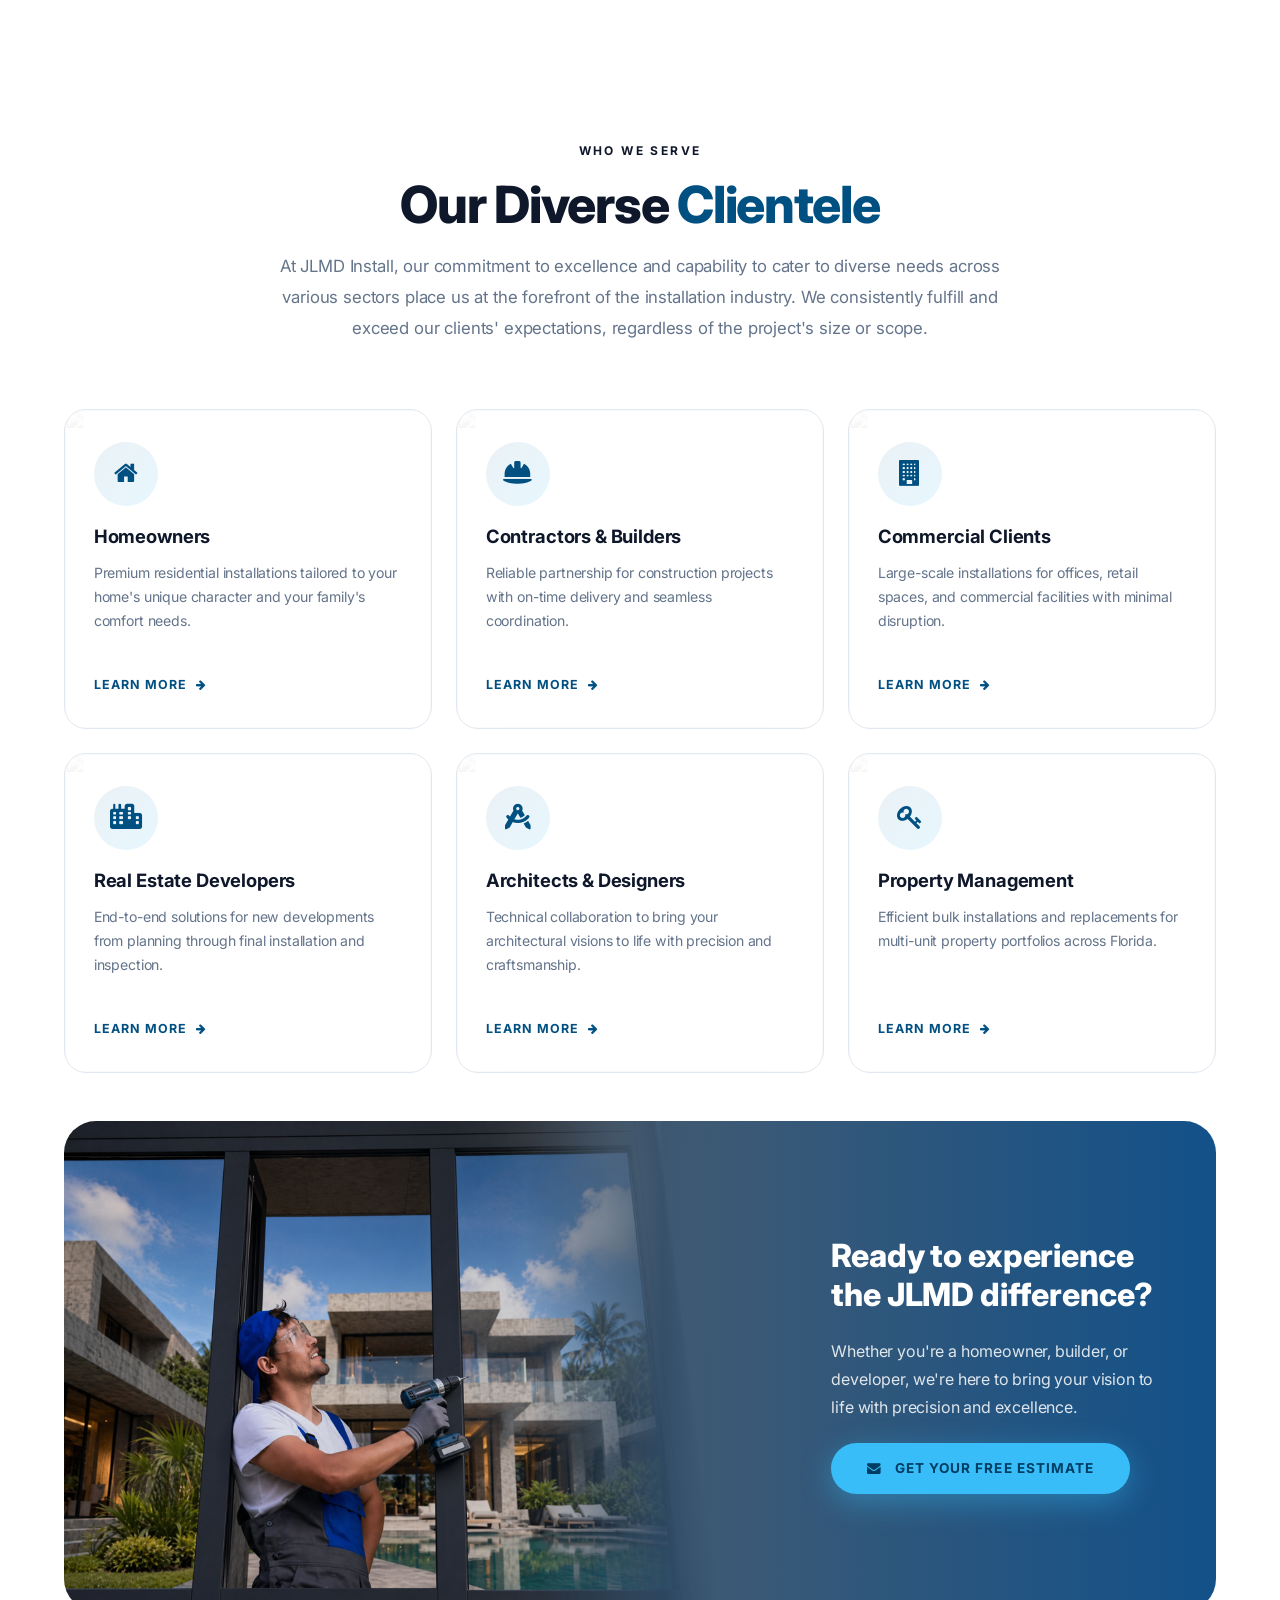
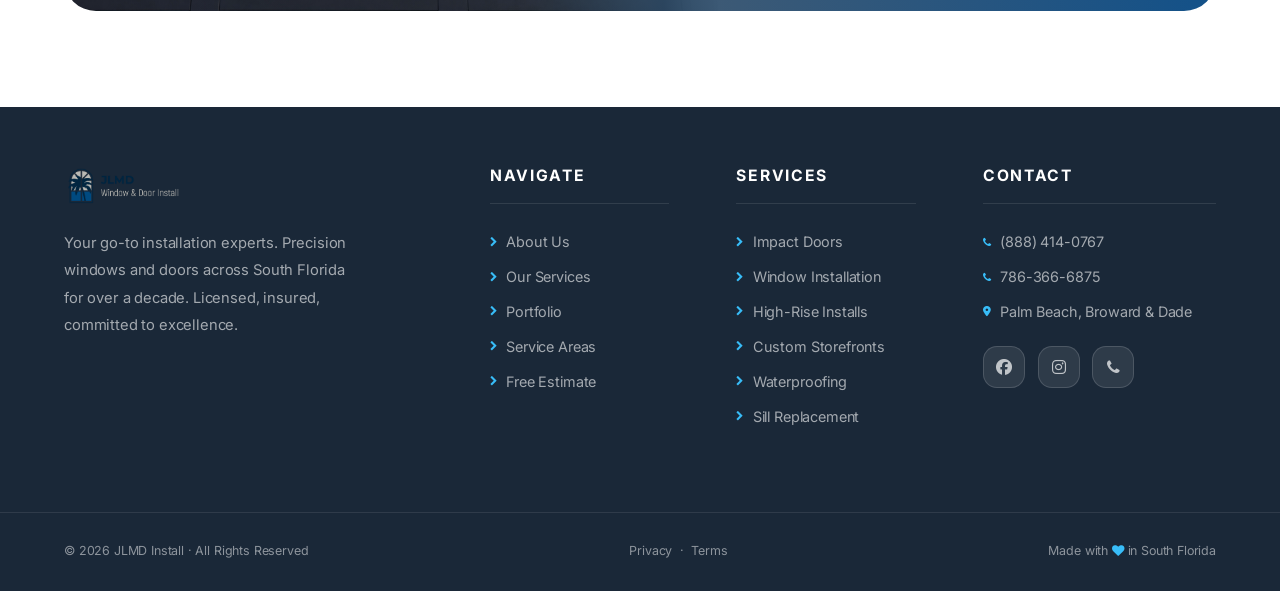
==== commit 66ef90d9: "Add files via upload" ====
--- a/about.html
+++ b/about.html
@@ -572,12 +572,12 @@
     <li><a href="products.html">Products</a></li>
     <li><a href="crew.html">Crew</a></li>
     <li><a href="areas.html">Areas</a></li>
-    <li class="nav-socials">
-      <a href="https://instagram.com" target="_blank"><i class="fab fa-instagram"></i></a>
-      <a href="https://facebook.com" target="_blank"><i class="fab fa-facebook-f"></i></a>
-      <a href="https://x.com" target="_blank"><i class="fab fa-x-twitter"></i></a>
-      <a href="https://wa.me/17863666875" target="_blank"><i class="fab fa-whatsapp"></i></a>
-    </li>
+  <li class="nav-socials">
+  <a href="https://instagram.com" target="_blank" aria-label="Instagram"><i class="fab fa-instagram"></i></a>
+  <a href="https://facebook.com" target="_blank" aria-label="Facebook"><i class="fab fa-facebook-f"></i></a>
+  <a href="https://tiktok.com" target="_blank" aria-label="TikTok"><i class="fab fa-tiktok"></i></a>
+  <a href="https://wa.me/17863666875" target="_blank" aria-label="WhatsApp"><i class="fab fa-whatsapp"></i></a>
+</li>
   </ul>
   <button class="hamburger" id="hbg"><span></span><span></span><span></span></button>
 </nav>
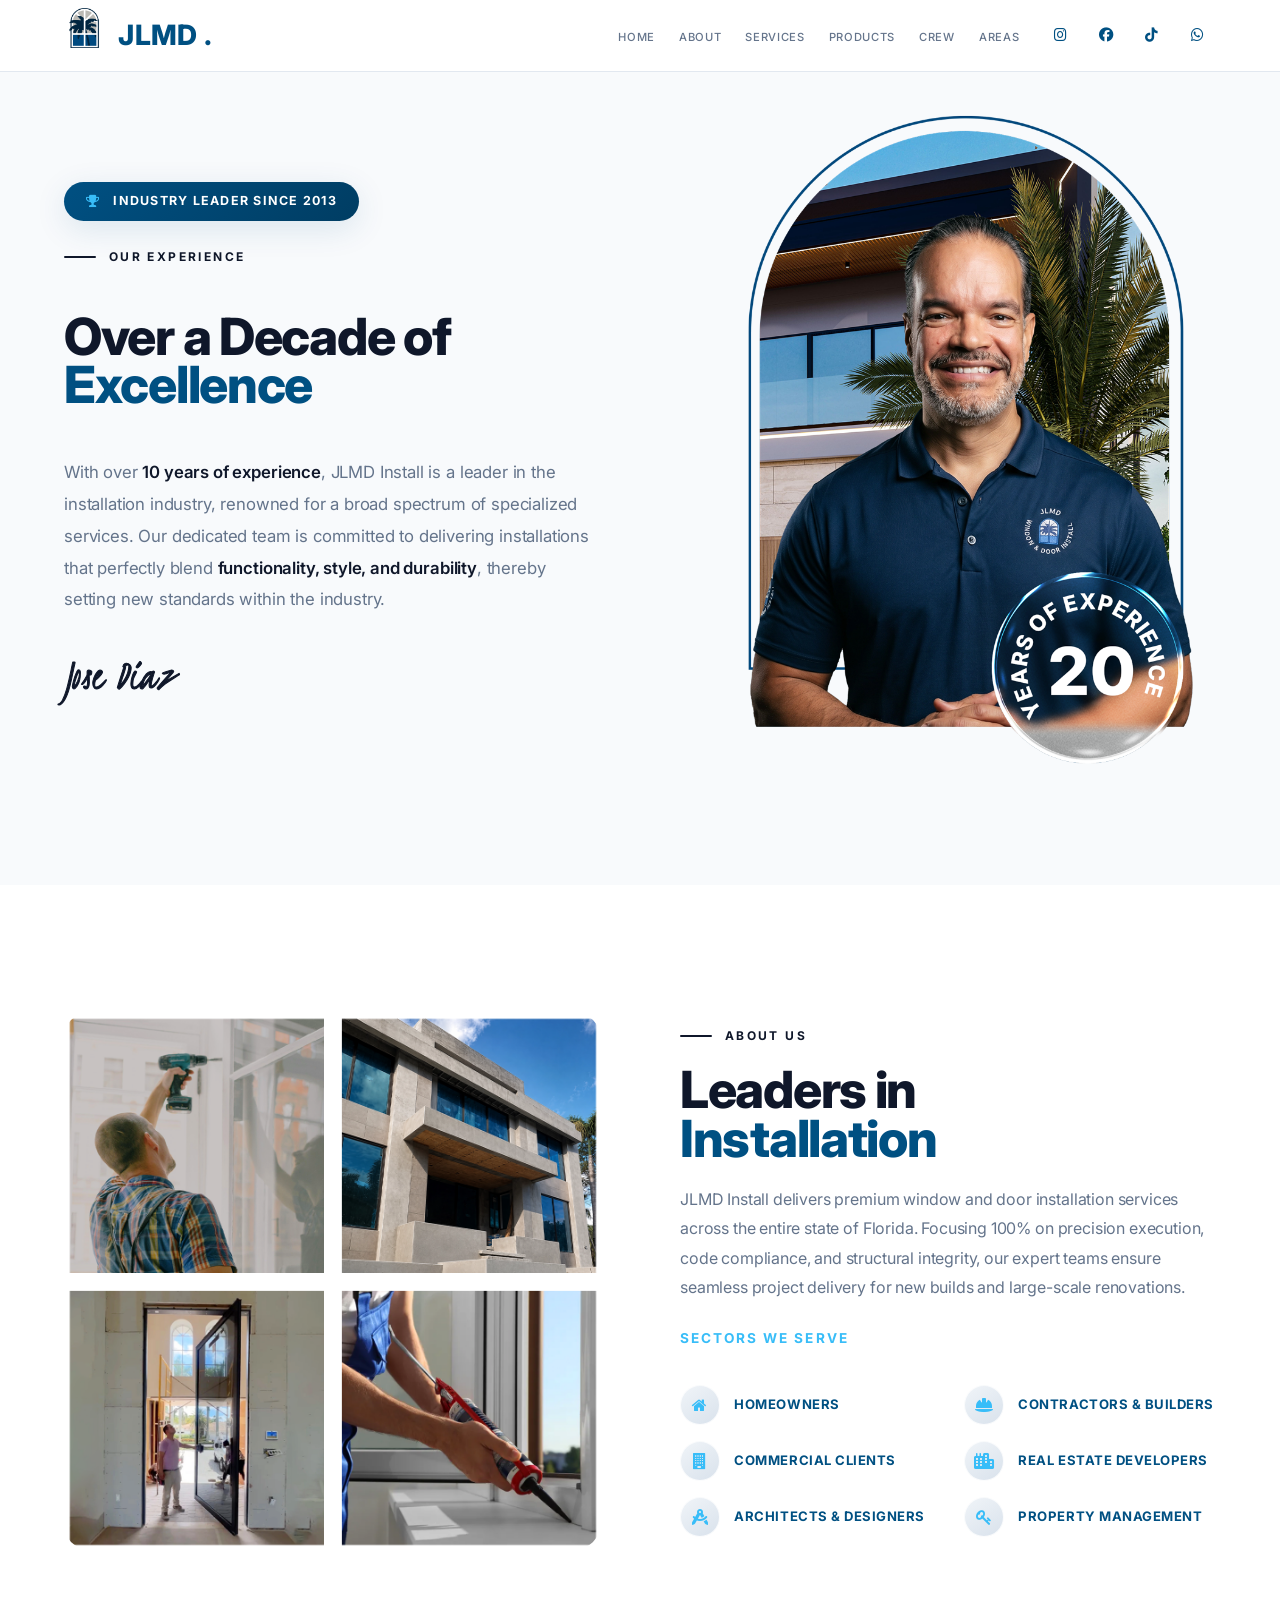
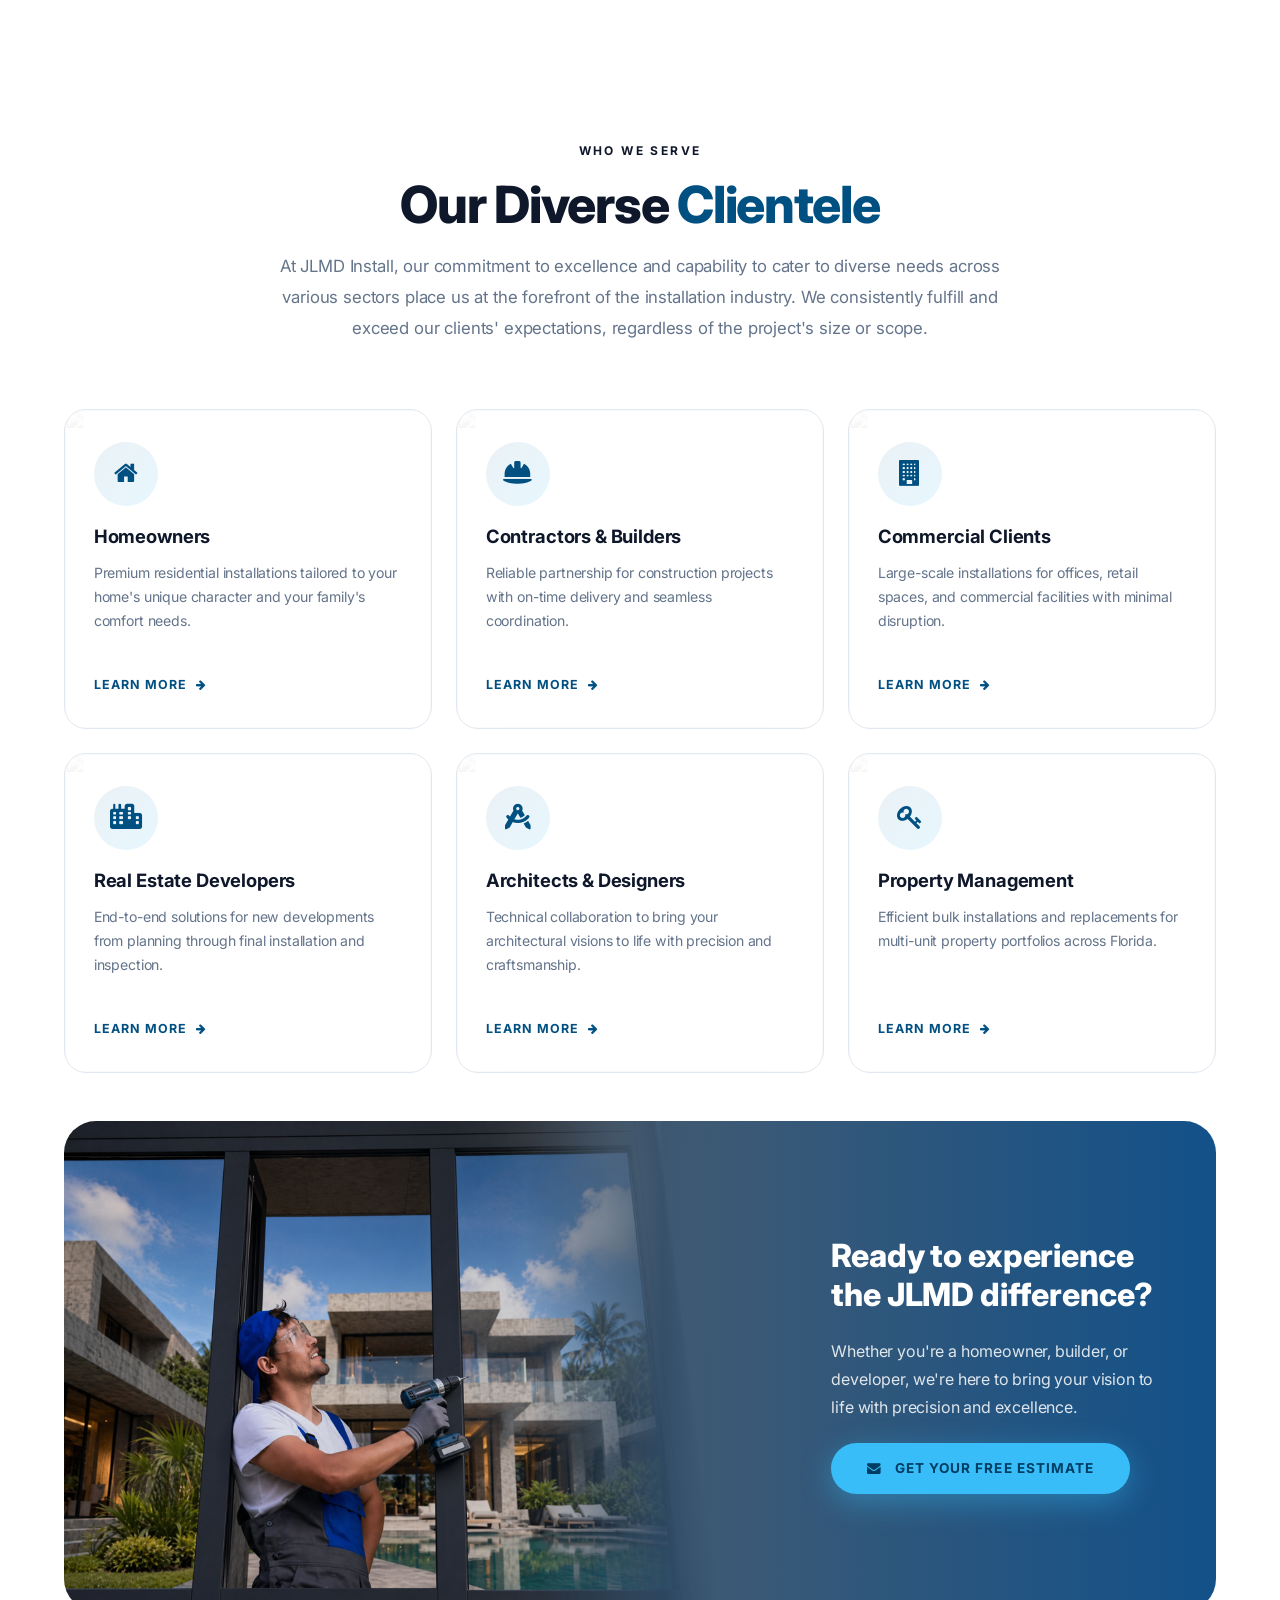
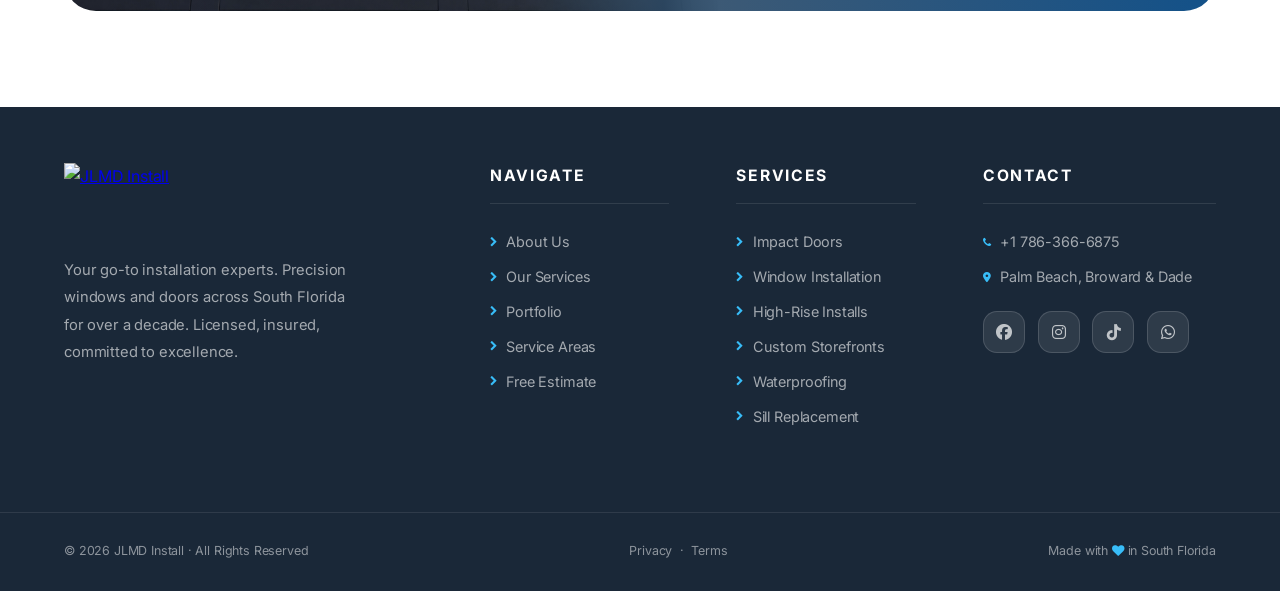
==== commit 7897fe68: "Add files via upload" ====
--- a/about.html
+++ b/about.html
@@ -563,8 +563,10 @@
 <!-- NAV -->
 <nav id="nav">
   <a href="#" class="nav-logo">
-    <img src="jlm.png" alt="JLMD Logo" style="height:50px;width:120px;margin-right:8px;">
+    <img src="icono.webp" alt="JLMD Logo" style="height: 40px; width: auto; margin-right: 8px;margin-top: -15px;">
+    JLMD<span class="dot">.</span>
   </a>
+
   <ul class="nav-links">
     <li><a href="index.html">Home</a></li>
     <li><a href="#about">About</a></li>
@@ -755,7 +757,7 @@
 <footer>
   <div class="footer-main">
     <div class="footer-brand">
-      <a href="#" class="foot-logo"><img src="jlm.png" alt="JLMD Install" style="height:48px;width:auto;"></a>
+       <a href="#" class="foot-logo"><img src="login.png" alt="JLMD Install" style="height:75px;width:auto;"></a>
       <p>Your go-to installation experts. Precision windows and doors across South Florida for over a decade. Licensed, insured, committed to excellence.</p>
     </div>
     <div class="footer-col">
@@ -782,14 +784,14 @@
     <div class="footer-col">
       <h4>Contact</h4>
       <ul>
-        <li><a href="tel:8884140767"><i class="fa fa-phone"></i> (888) 414-0767</a></li>
-        <li><a href="tel:7863666875"><i class="fa fa-phone"></i> 786-366-6875</a></li>
+        <li><a href="tel:17863666875"><i class="fa fa-phone"></i> +1 786-366-6875</a></li>
         <li><a href="#areas"><i class="fa fa-map-marker-alt"></i> Palm Beach, Broward &amp; Dade</a></li>
       </ul>
       <div class="social-row">
-        <a href="#" class="soc"><i class="fab fa-facebook-f"></i></a>
-        <a href="#" class="soc"><i class="fab fa-instagram"></i></a>
-        <a href="tel:7863666875" class="soc"><i class="fa fa-phone"></i></a>
+        <a href="https://www.facebook.com/Jlmdinstall/" target="_blank" class="soc" aria-label="Facebook"><i class="fab fa-facebook-f"></i></a>
+        <a href="https://www.instagram.com/jlmd.install/" target="_blank" class="soc" aria-label="Instagram"><i class="fab fa-instagram"></i></a>
+        <a href="https://www.tiktok.com/@jlmd.install" target="_blank" class="soc" aria-label="TikTok"><i class="fab fa-tiktok"></i></a>
+        <a href="https://wa.me/17863666875" target="_blank" class="soc" aria-label="WhatsApp"><i class="fab fa-whatsapp"></i></a>
       </div>
     </div>
   </div>
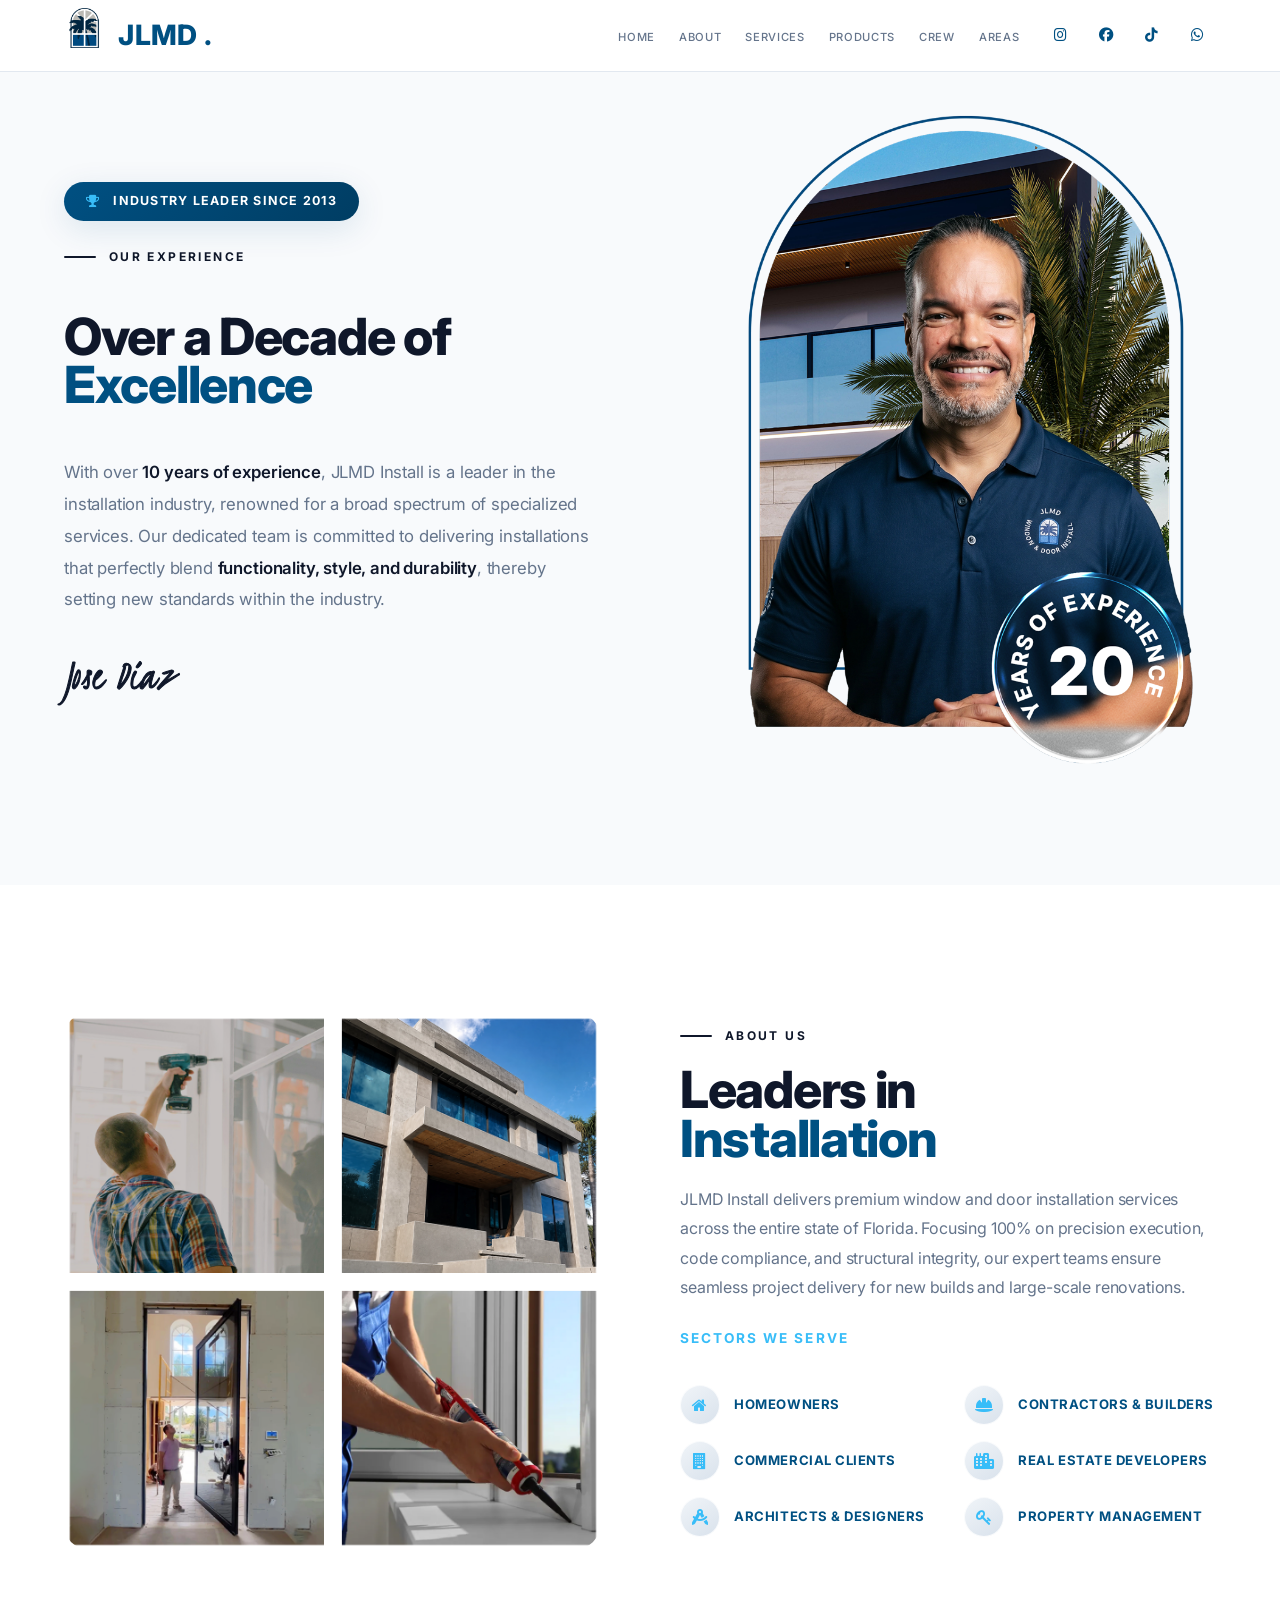
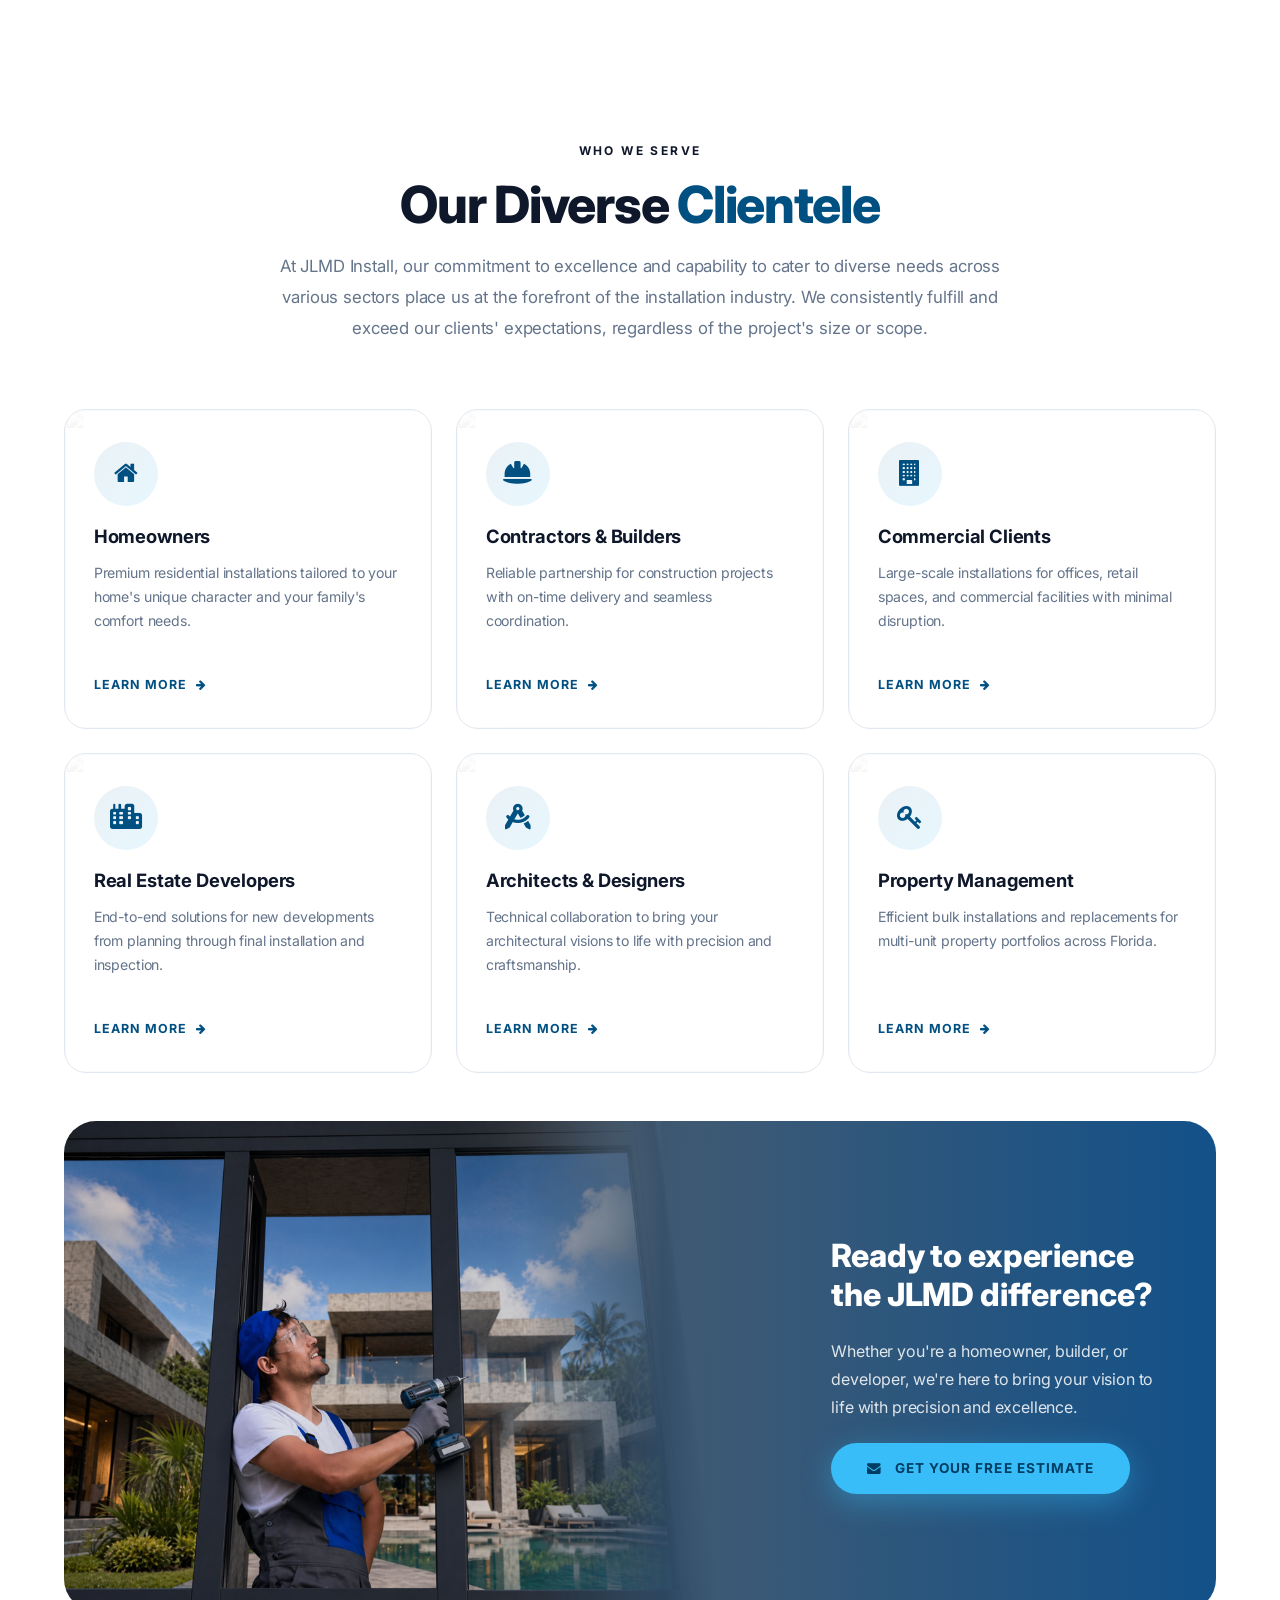
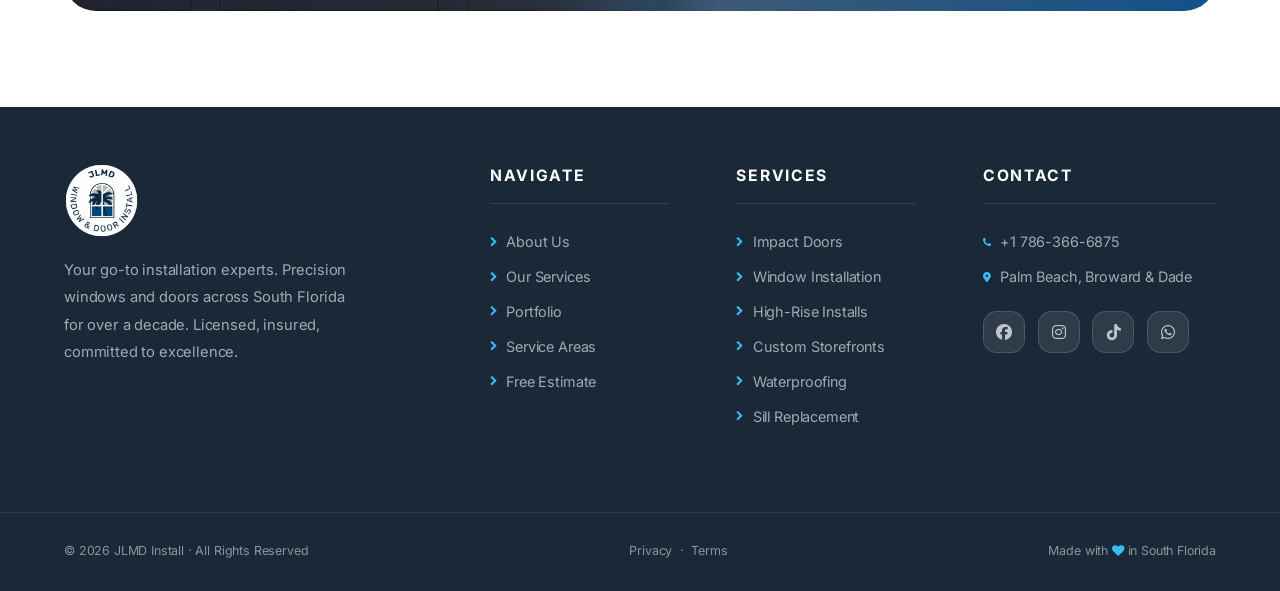
==== commit cc54c35f: "Add files via upload" ====
--- a/about.html
+++ b/about.html
@@ -590,7 +590,7 @@
   <a href="index.html" onclick="closeM()">Home</a>
   <a href="#about" onclick="closeM()">About</a>
   <a href="#services.html" onclick="closeM()">Services</a>
-  <a href="#areas" onclick="closeM()">Crew</a>
+  <a href="crew.html" onclick="closeM()">Crew</a>
   <a href="areas.html" onclick="closeM()" style="color:var(--accent)">areas</a>
 </div>
  <!-- ── EXPERIENCE ── -->
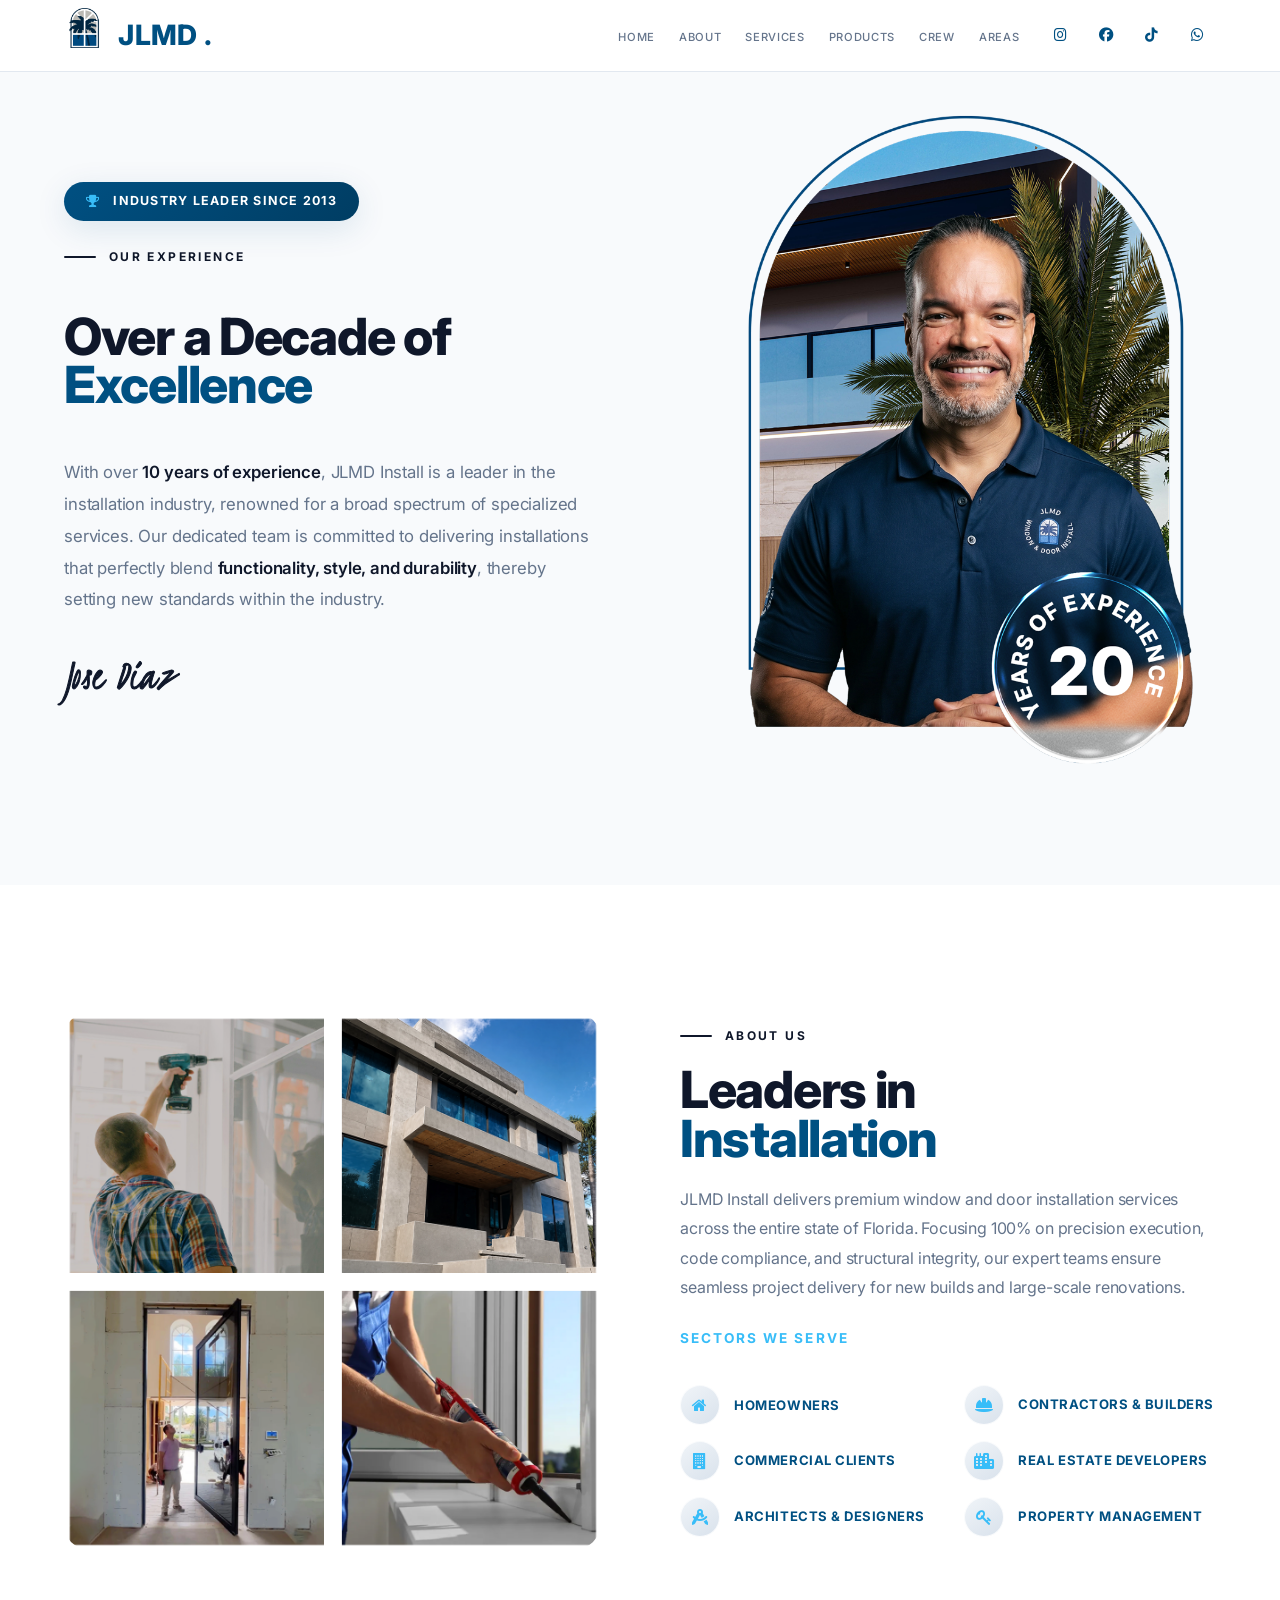
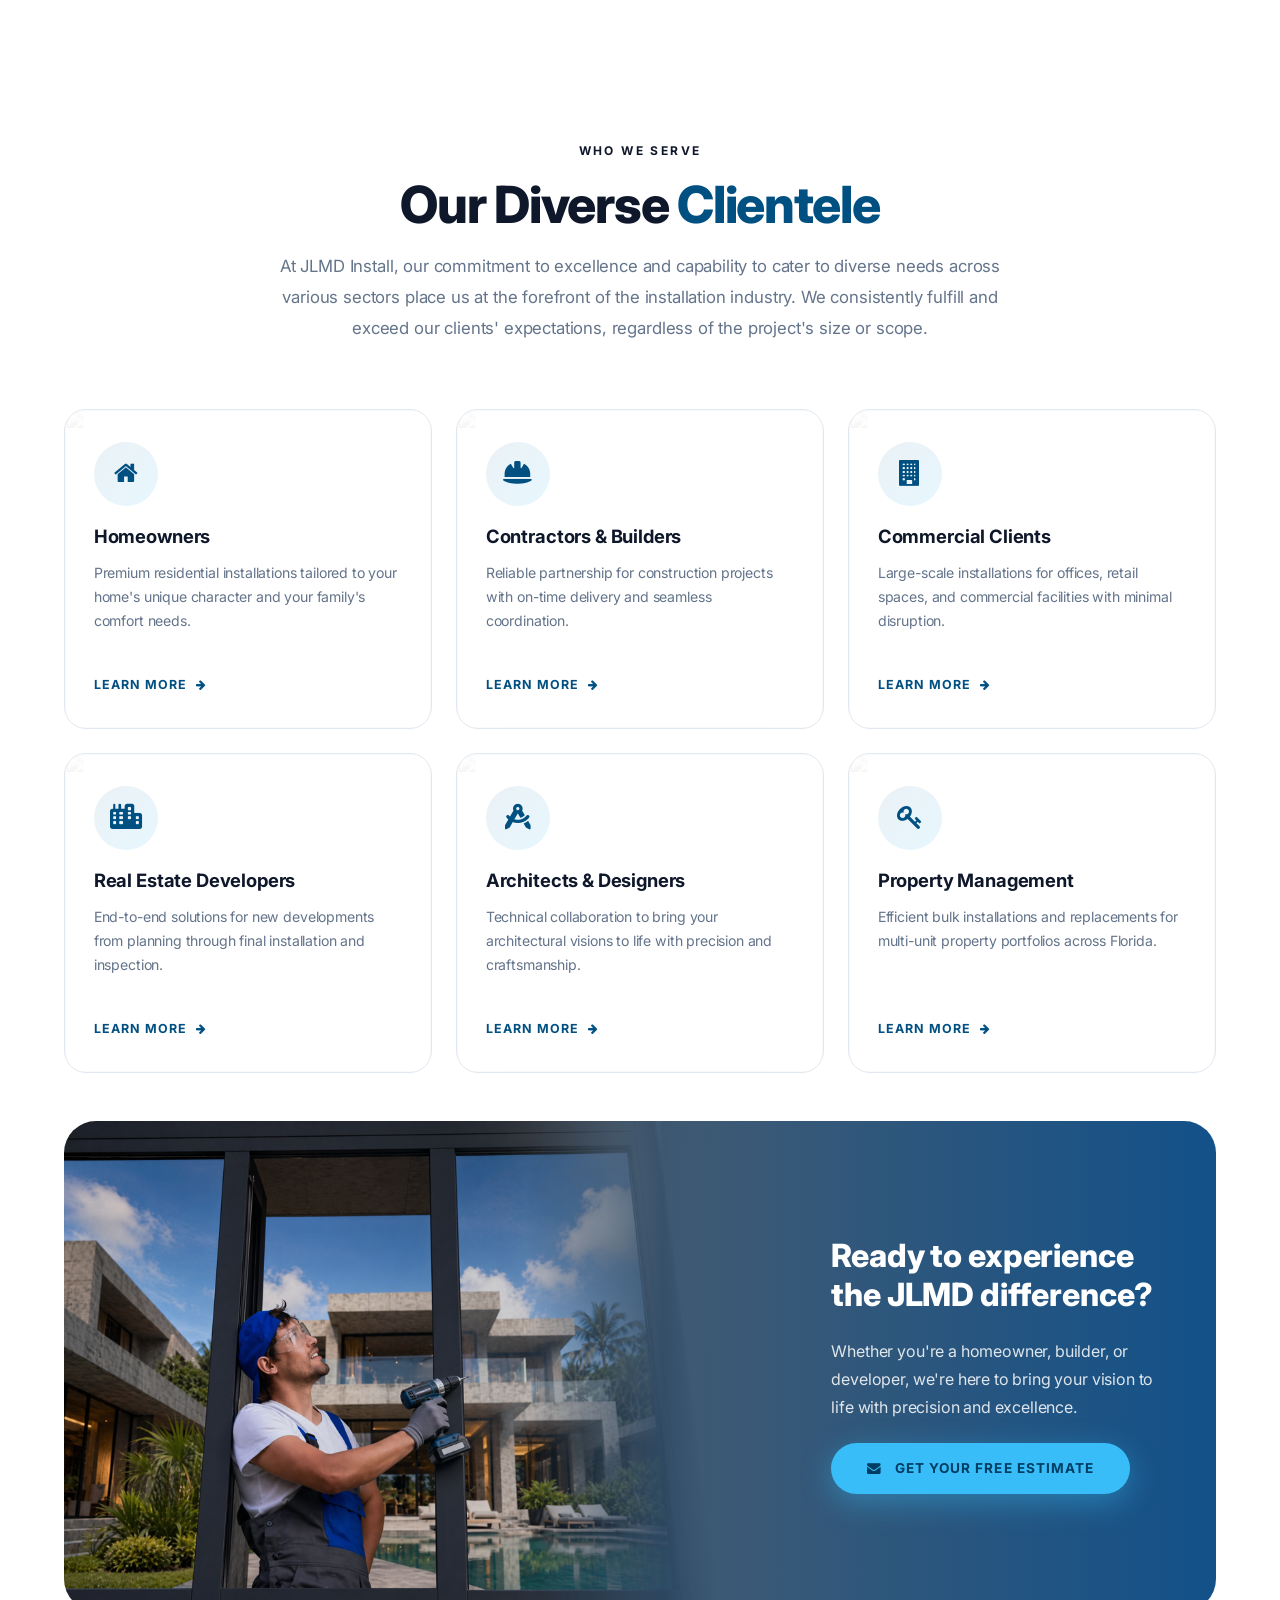
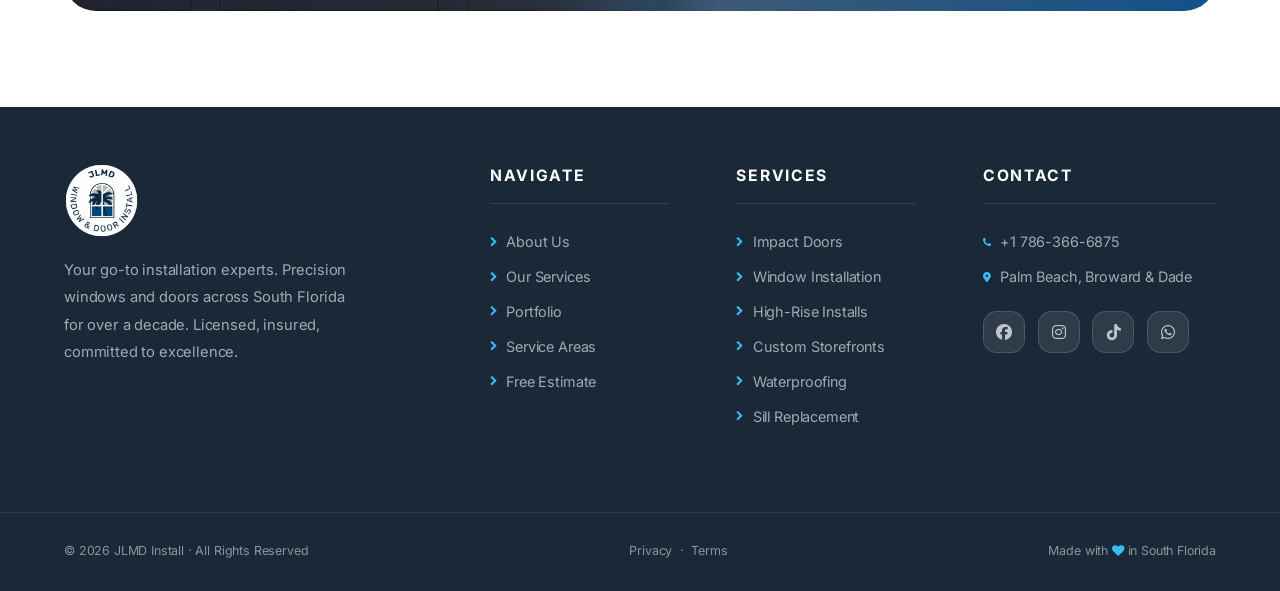
==== commit 8f430260: "Add files via upload" ====
--- a/about.html
+++ b/about.html
@@ -589,7 +589,7 @@
   <button class="mobile-close" id="mclose"><i class="fa fa-times"></i></button>
   <a href="index.html" onclick="closeM()">Home</a>
   <a href="#about" onclick="closeM()">About</a>
-  <a href="#services.html" onclick="closeM()">Services</a>
+  <a href="services.html" onclick="closeM()">Services</a>
   <a href="crew.html" onclick="closeM()">Crew</a>
   <a href="areas.html" onclick="closeM()" style="color:var(--accent)">areas</a>
 </div>
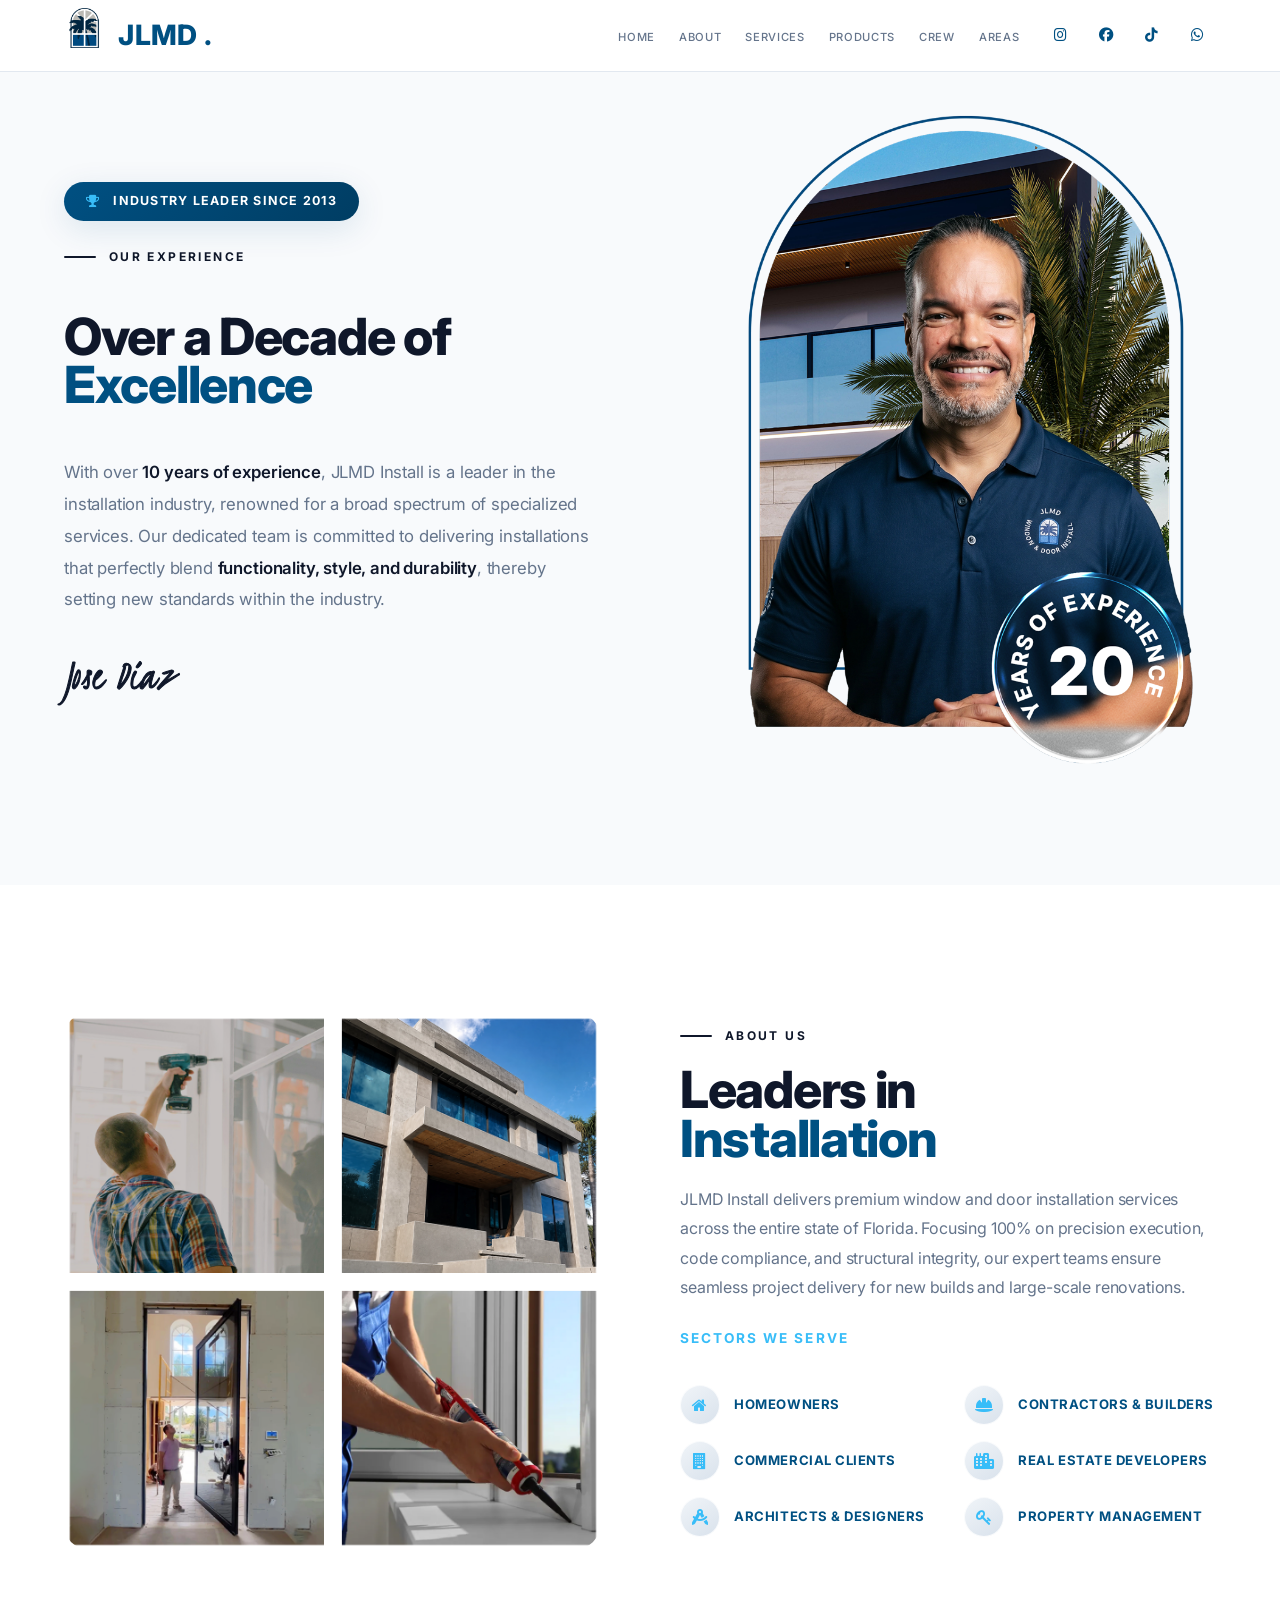
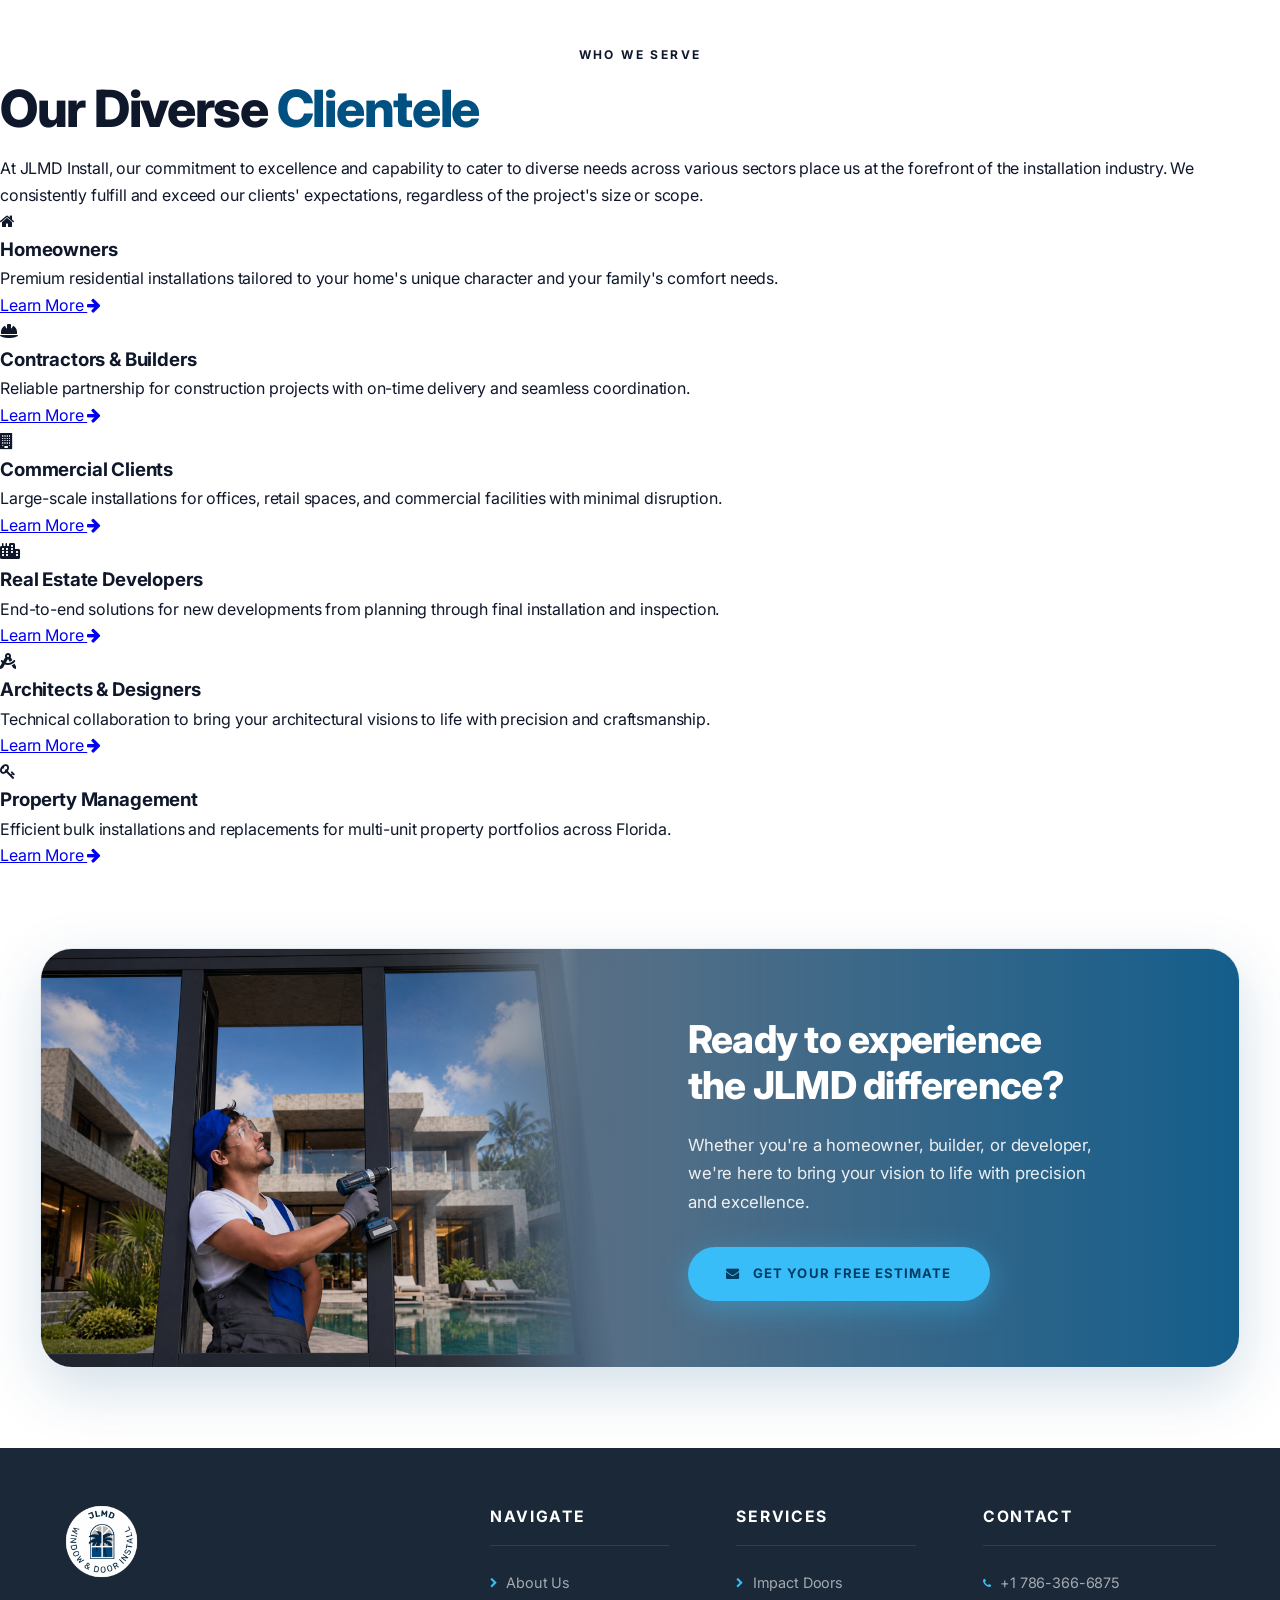
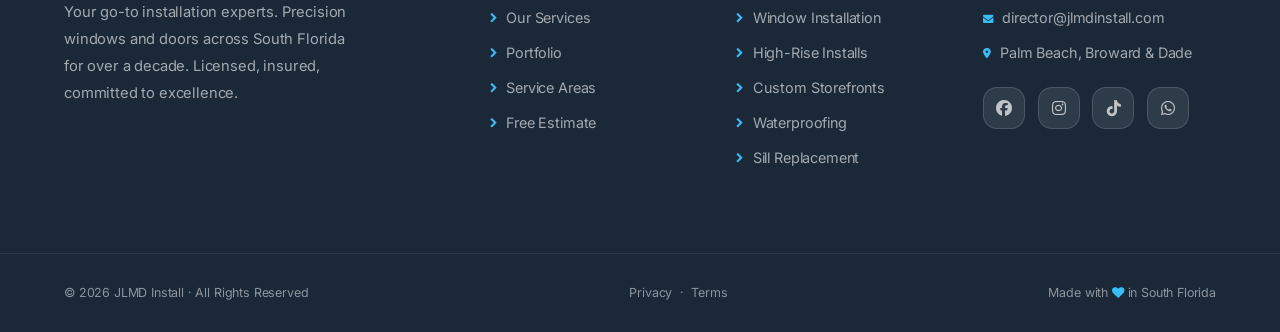
==== commit 16f33808: "Add files via upload" ====
--- a/about.html
+++ b/about.html
@@ -326,103 +326,31 @@
  
 @keyframes spinSlow { from { transform: rotate(0deg); } to { transform: rotate(360deg); } }
  
-/* ── CLIENTELE ── */
-#clientele {
-  padding: 6rem 5vw;
-  background: var(--bg);
-  position: relative;
-  overflow: hidden;
-}
-.clientele-container { max-width: 1400px; margin: 0 auto; }
- 
-.clientele-header {
-  text-align: center; max-width: 750px; margin: 0 auto 4rem;
-}
-.clientele-header .section-title { text-align: center; }
-.clientele-desc { color: var(--text-muted); font-size: 1.05rem; line-height: 1.85; margin-top: 1rem; }
- 
-.clientele-grid {
-  display: grid;
-  grid-template-columns: repeat(3, 1fr);
-  gap: 1.5rem;
-}
- 
-.clientele-card {
-  position: relative; background: var(--bg);
-  border-radius: var(--r-lg); overflow: hidden;
-  border: 1px solid var(--border);
-  transition: all 0.5s cubic-bezier(0.34, 1.56, 0.64, 1);
-  min-height: 320px; cursor: pointer;
-}
-.clientele-card::before {
-  content: ''; position: absolute; top: 0; left: 0; right: 0; height: 4px;
-  background: linear-gradient(90deg, var(--primary), var(--accent));
-  transform: scaleX(0); transform-origin: left;
-  transition: transform 0.5s ease;
-}
-.clientele-card:hover::before { transform: scaleX(1); }
-.clientele-card:hover { transform: translateY(-10px); box-shadow: var(--shadow-lg); border-color: transparent; }
- 
-.clientele-card-bg {
-  position: absolute; inset: 0; opacity: 0.08;
-  transition: opacity 0.5s ease; overflow: hidden;
-}
-.clientele-card-bg img { width: 100%; height: 100%; object-fit: cover; filter: grayscale(100%); }
-.clientele-card:hover .clientele-card-bg { opacity: 0.15; }
- 
-.clientele-card-content {
-  position: relative; z-index: 1; height: 100%;
-  padding: 2rem 1.8rem; display: flex; flex-direction: column; gap: 0.8rem;
-}
- 
-.clientele-icon {
-  width: 64px; height: 64px;
-  background: linear-gradient(135deg, rgba(0,80,130,0.08), rgba(56,189,248,0.12));
-  border-radius: 50%; display: flex; align-items: center; justify-content: center;
-  font-size: 1.6rem; color: var(--primary);
-  transition: all 0.4s ease; position: relative; overflow: hidden;
-}
-.clientele-icon::after {
-  content: ''; position: absolute; inset: 0;
-  background: linear-gradient(135deg, var(--primary), var(--primary-dark));
-  opacity: 0; transition: opacity 0.4s ease; border-radius: 50%;
-}
-.clientele-icon i { position: relative; z-index: 1; transition: color 0.4s ease; }
-.clientele-card:hover .clientele-icon { transform: rotate(-10deg) scale(1.1); }
-.clientele-card:hover .clientele-icon::after { opacity: 1; }
-.clientele-card:hover .clientele-icon i { color: var(--accent); }
- 
-.clientele-card h3 {
-  font-family: var(--font-display); font-size: 1.15rem; font-weight: 700;
-  color: var(--text-dark); line-height: 1.3; margin-top: 0.4rem;
-}
-.clientele-card p { color: var(--text-muted); font-size: 0.88rem; line-height: 1.7; flex-grow: 1; }
- 
-.clientele-card-link {
-  display: inline-flex; align-items: center; gap: 0.6rem;
-  color: var(--primary); font-size: 0.78rem; font-weight: 700;
-  letter-spacing: 0.08em; text-transform: uppercase; text-decoration: none;
-  margin-top: auto; transition: all 0.3s ease;
-}
-.clientele-card-link i { font-size: 0.7rem; transition: transform 0.3s ease; }
-.clientele-card:hover .clientele-card-link { color: var(--accent); }
-.clientele-card:hover .clientele-card-link i { transform: translateX(5px); }
- 
 .clientele-cta {
-  margin-top: 3rem;
-  border-radius: var(--r-xl);
+  margin: 5rem auto 5rem;  /* MÁS MARGIN BOTTOM (8rem) para separar del footer */
+  max-width: 1200px;    /* Ancho máximo para que no ocupe todo */
+  width: calc(100% - 2rem); /* Margen lateral responsive */
+  border-radius: var(--r-xl); /* SOLO ESTE TIENE BORDER RADIUS */
   overflow: hidden;
   position: relative;
-  min-height: 360px;        /* aumentado para mostrar cuerpo completo */
+  min-height: 420px;
   display: flex;
   align-items: stretch;
+  box-shadow: var(--shadow-lg);
+  border: 1px solid var(--border);
+}
+
+.clientele-cta-bg {
+  position: absolute;
+  inset: 0;
+  z-index: 0;
 }
 
 .clientele-cta-bg img {
-  width: 100%;
+  width: 55%;
   height: 100%;
   object-fit: cover;
-  object-position: 15% center;   /* desplaza un poco a la derecha para centrar mejor al trabajador */
+  object-position: center;
   display: block;
 }
 
@@ -433,47 +361,127 @@
   background: linear-gradient(
     90deg,
     rgba(14, 127, 226, 0) 0%,
-    rgba(0, 29, 55, 0.15) 40%,
-    rgba(1, 35, 68, 0.75) 52%,
-    rgba(1, 68, 128, 0.93) 100%
+    rgba(0, 29, 55, 0.1) 35%,
+    rgba(1, 35, 68, 0.65) 45%,
+    rgba(0, 80, 130, 0.92) 100%
   );
+  z-index: 1;
 }
 
 .clientele-cta-content {
   position: relative;
-  z-index: 1;
+  z-index: 2;
   margin-left: auto;
-  width: 48%;
-  padding: 3rem 3.5rem 3rem 1rem;
+  width: 50%;
+  padding: 3.5rem 3rem;
   display: flex;
   flex-direction: column;
   justify-content: center;
   gap: 1.4rem;
 }
 
- 
 .clientele-cta-content h3 {
-  font-family: var(--font-display); font-size: clamp(1.4rem, 2.5vw, 2rem);
-  font-weight: 800; color: var(--text-light); line-height: 1.2;
-}
- 
+  font-family: var(--font);
+  font-size: clamp(1.8rem, 3vw, 2.4rem);
+  font-weight: 800;
+  color: #ffffff;
+  line-height: 1.2;
+  letter-spacing: -0.02em;
+}
+
 .clientele-cta-content p {
-  font-size: 1rem; line-height: 1.75;
-  color: rgba(255,255,255,0.85);
-  max-width: 480px;
-}
- 
+  font-size: 1.05rem;
+  line-height: 1.7;
+  color: rgba(255,255,255,0.9);
+  max-width: 420px;
+}
+
 .clientele-cta-btn {
-  display: inline-flex; align-items: center; gap: 0.8rem;
-  background: var(--accent); color: var(--primary-dark);
-  padding: 0.9rem 2.2rem; border-radius: var(--r-full);
-  text-decoration: none; font-weight: 700; font-size: 0.85rem;
-  letter-spacing: 0.08em; text-transform: uppercase;
-  transition: all 0.3s ease; box-shadow: 0 8px 30px rgba(56,189,248,0.4);
+  display: inline-flex;
+  align-items: center;
+  justify-content: center;
+  gap: 0.8rem;
+  background: var(--accent);
+  color: var(--primary-dark);
+  padding: 1rem 2.4rem;
+  border-radius: var(--r-full);
+  text-decoration: none;
+  font-weight: 700;
+  font-size: 0.82rem;
+  letter-spacing: 0.08em;
+  text-transform: uppercase;
+  transition: all 0.3s ease;
+  box-shadow: 0 8px 30px rgba(56,189,248,0.4);
   width: fit-content;
-}
-.clientele-cta-btn:hover { background: var(--bg); transform: translateY(-3px); box-shadow: 0 12px 40px rgba(56,189,248,0.5); }
- 
+  margin-top: 0.5rem;
+}
+
+.clientele-cta-btn:hover {
+  background: var(--bg);
+  transform: translateY(-3px);
+  box-shadow: 0 12px 40px rgba(56,189,248,0.5);
+}
+
+/* Responsive para Clientele CTA */
+@media (max-width: 1100px) {
+  .clientele-cta {
+    max-width: 900px;
+  }
+}
+
+@media (max-width: 968px) {
+  .clientele-cta {
+    flex-direction: column;
+    min-height: auto;
+  }
+  
+  .clientele-cta-bg img {
+    width: 100%;
+    height: 280px;
+  }
+  
+  .clientele-cta-content {
+    width: 100%;
+    padding: 2.5rem 2rem;
+  }
+  
+  .clientele-cta-content h3 {
+    font-size: 1.8rem;
+  }
+}
+
+@media (max-width: 768px) {
+  .clientele-grid {
+    grid-template-columns: 1fr;
+  }
+  
+  .clientele-cta {
+    width: calc(100% - 1.5rem);
+    border-radius: var(--r-lg);
+    margin: 3rem auto 6rem; /* Ajustado para mobile */
+  }
+  
+  .clientele-cta-bg img {
+    height: 250px;
+  }
+}
+
+@media (max-width: 480px) {
+  .clientele-cta-content h3 {
+    font-size: 1.6rem;
+  }
+  
+  .clientele-cta-content p {
+    font-size: 0.95rem;
+  }
+  
+  .clientele-cta-btn {
+    padding: 0.9rem 1.8rem;
+    font-size: 0.78rem;
+  }
+}
+ 
+
 /* ── FOOTER ── */
 footer { background: var(--bg-darker); }
 .footer-main {
@@ -588,10 +596,10 @@
 <div class="mobile-menu" id="mmenu">
   <button class="mobile-close" id="mclose"><i class="fa fa-times"></i></button>
   <a href="index.html" onclick="closeM()">Home</a>
-  <a href="#about" onclick="closeM()">About</a>
+  <a href="#about" onclick="closeM()"style="color:var(--accent)">About</a>
   <a href="services.html" onclick="closeM()">Services</a>
   <a href="crew.html" onclick="closeM()">Crew</a>
-  <a href="areas.html" onclick="closeM()" style="color:var(--accent)">areas</a>
+  <a href="areas.html" onclick="closeM()" >areas</a>
 </div>
  <!-- ── EXPERIENCE ── -->
 <section id="experience">
@@ -784,8 +792,9 @@
     <div class="footer-col">
       <h4>Contact</h4>
       <ul>
-        <li><a href="tel:17863666875"><i class="fa fa-phone"></i> +1 786-366-6875</a></li>
-        <li><a href="#areas"><i class="fa fa-map-marker-alt"></i> Palm Beach, Broward &amp; Dade</a></li>
+       <li><a href="tel:17863666875"><i class="fa fa-phone"></i> +1 786-366-6875</a></li>
+<li><a href="mailto:director@jlmdinstall.com"><i class="fa fa-envelope"></i> director@jlmdinstall.com</a></li>
+<li><a href="#areas"><i class="fa fa-map-marker-alt"></i> Palm Beach, Broward &amp; Dade</a></li>
       </ul>
       <div class="social-row">
         <a href="https://www.facebook.com/Jlmdinstall/" target="_blank" class="soc" aria-label="Facebook"><i class="fab fa-facebook-f"></i></a>
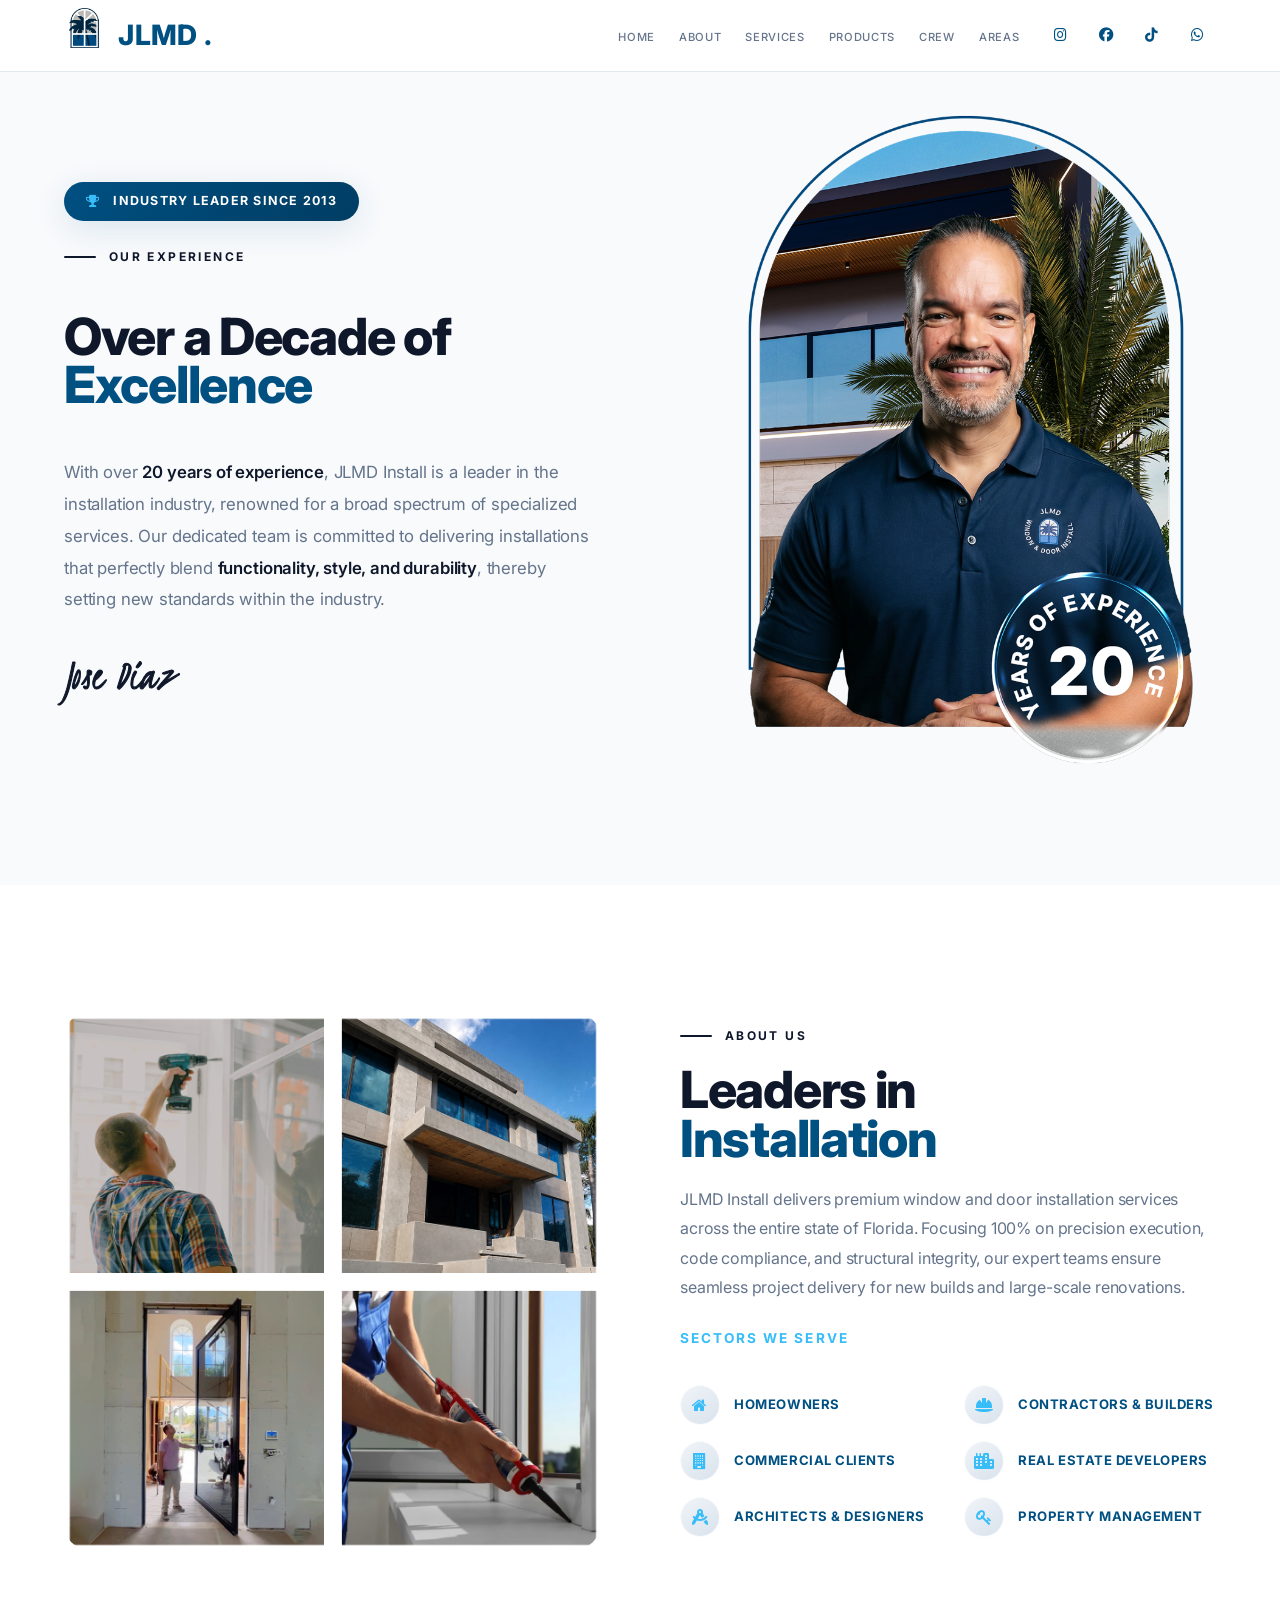
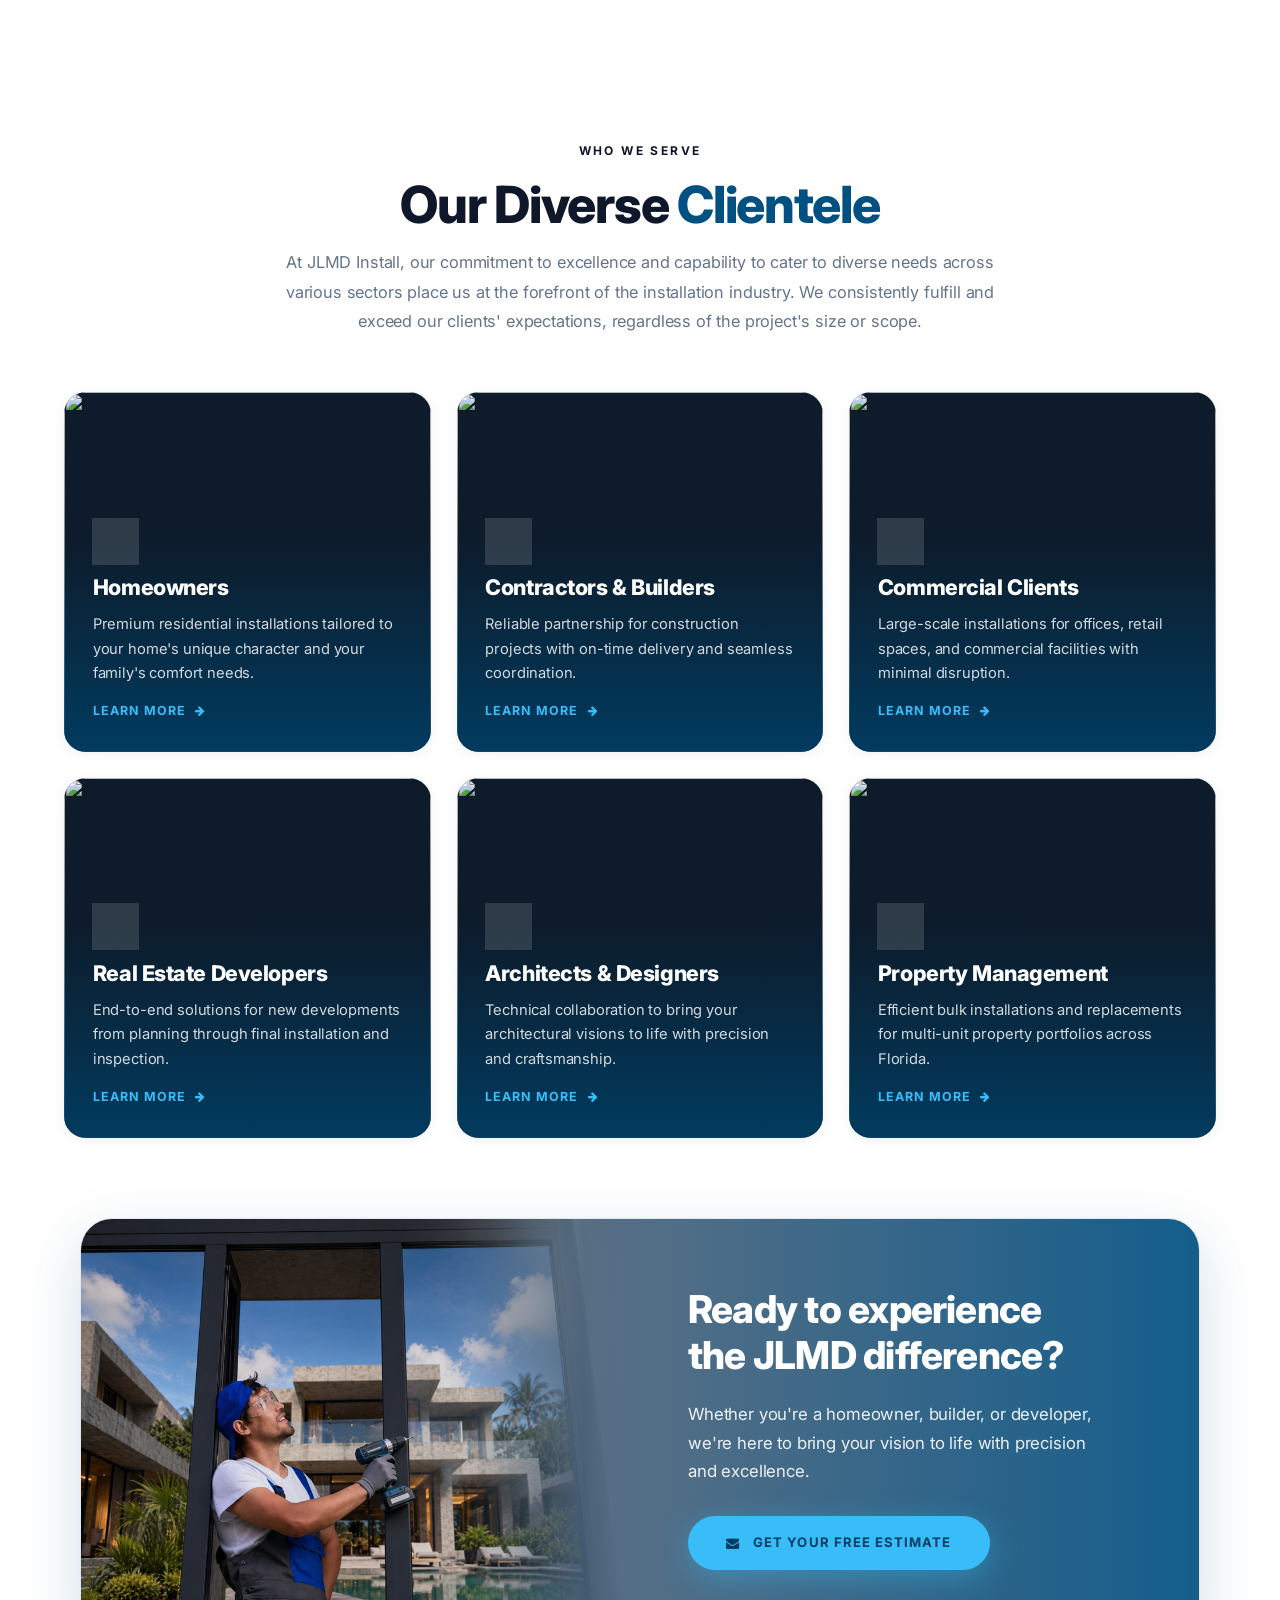
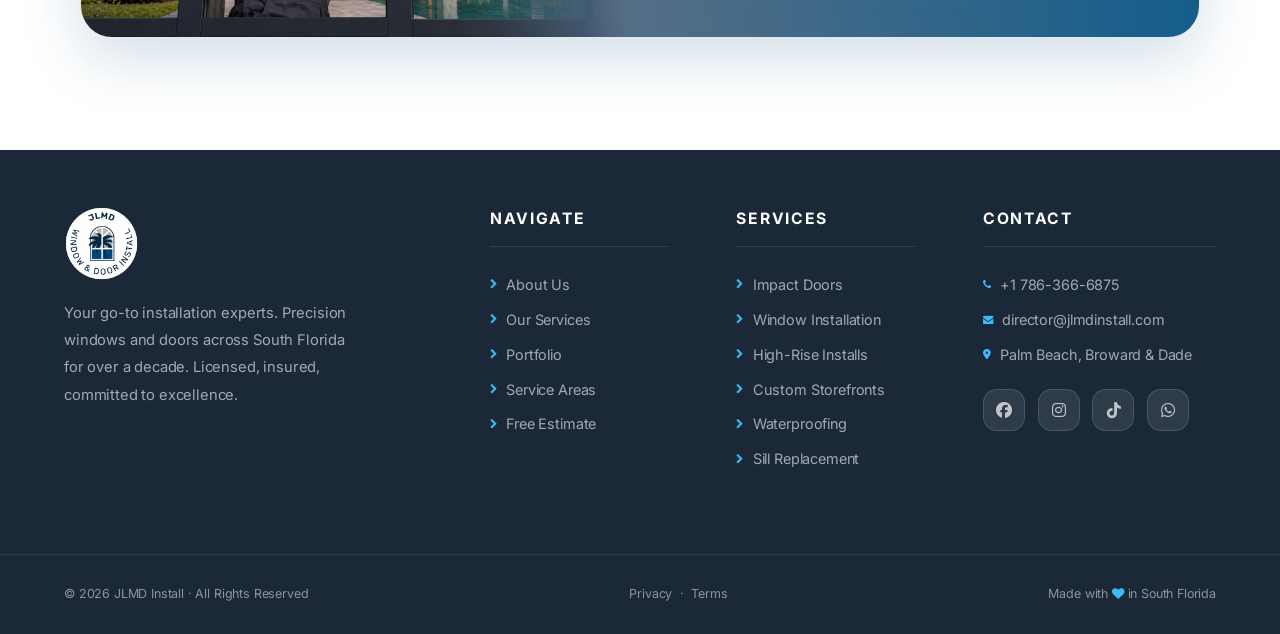
==== commit 0ee23300: "Add files via upload" ====
--- a/about.html
+++ b/about.html
@@ -1,4 +1,3 @@
-
 <!DOCTYPE html>
 <html lang="en">
 <head>
@@ -6,14 +5,9 @@
 <meta name="viewport" content="width=device-width, initial-scale=1.0">
 <title>JLMD Install – Window & Door Installation Experts</title>
 
-  
-    <title>JLMD Install</title>
-
     <link rel="preconnect" href="https://fonts.googleapis.com">
     <link rel="preconnect" href="https://fonts.gstatic.com" crossorigin>
     <link href="https://fonts.googleapis.com/css2?family=Kristi&display=swap" rel="stylesheet">
-<link rel="preconnect" href="https://fonts.googleapis.com">
-<link rel="preconnect" href="https://fonts.gstatic.com" crossorigin>
 <link href="https://fonts.googleapis.com/css2?family=Inter:opsz,wght@14..32,300;14..32,400;14..32,500;14..32,600;14..32,700;14..32,800;14..32,900&family=Dancing+Script:wght@700&display=swap" rel="stylesheet">
 <link rel="stylesheet" href="https://cdnjs.cloudflare.com/ajax/libs/font-awesome/6.5.0/css/all.min.css">
 <link rel="stylesheet" href="https://cdnjs.cloudflare.com/ajax/libs/font-awesome/4.7.0/css/font-awesome.min.css">
@@ -325,12 +319,149 @@
 }
  
 @keyframes spinSlow { from { transform: rotate(0deg); } to { transform: rotate(360deg); } }
- 
+
+/* ── CLIENTELE ── */
+#clientele {
+  padding: 6rem 5vw 2rem;
+  background: var(--bg);
+  position: relative;
+}
+.clientele-container {
+  max-width: 1400px;
+  margin: 0 auto;
+}
+.clientele-header {
+  max-width: 760px;
+  margin: 0 auto 3.5rem;
+  text-align: center;
+}
+.clientele-header .section-title {
+  margin-bottom: 1.2rem;
+}
+.clientele-desc {
+  color: var(--text-muted);
+  font-size: 1.02rem;
+  line-height: 1.8;
+}
+
+.clientele-grid {
+  display: grid;
+  grid-template-columns: repeat(3, 1fr);
+  gap: 1.6rem;
+}
+
+.clientele-card {
+  position: relative;
+  min-height: 360px;
+  border-radius: var(--r-lg);
+  overflow: hidden;
+  background: var(--bg-deep);
+  box-shadow: var(--shadow-sm);
+  display: flex;
+  isolation: isolate;
+  transition: box-shadow 0.4s ease;
+}
+.clientele-card:hover { box-shadow: var(--shadow-lg); }
+
+/* Foto de fondo */
+.clientele-card-bg {
+  position: absolute;
+  inset: 0;
+  z-index: 0;
+}
+.clientele-card-bg img {
+  width: 100%;
+  height: 100%;
+  object-fit: cover;
+  transition: transform 0.8s cubic-bezier(0.4, 0, 0.2, 1);
+}
+.clientele-card:hover .clientele-card-bg img { transform: scale(1.07); }
+
+/* Degradado para que el texto se lea */
+.clientele-card-bg::after {
+  content: '';
+  position: absolute;
+  inset: 0;
+  background: linear-gradient(
+    180deg,
+    rgba(13, 27, 42, 0.05) 0%,
+    rgba(13, 27, 42, 0.35) 40%,
+    rgba(0, 61, 99, 0.94) 100%
+  );
+  transition: opacity 0.4s ease;
+}
+
+/* Contenido */
+.clientele-card-content {
+  position: relative;
+  z-index: 1;
+  width: 100%;
+  padding: 1.9rem 1.8rem;
+  display: flex;
+  flex-direction: column;
+  justify-content: flex-end;
+  gap: 0.7rem;
+}
+.clientele-icon {
+  width: 46px;
+  height: 46px;
+  border-radius: 50%;
+  display: flex;
+  align-items: center;
+  justify-content: center;
+  font-size: 1.05rem;
+  color: var(--accent);
+  background: rgba(255, 255, 255, 0.14);
+  border: 1px solid rgba(255, 255, 255, 0.28);
+  backdrop-filter: blur(8px);
+  -webkit-backdrop-filter: blur(8px);
+  transition: background 0.3s ease, color 0.3s ease;
+}
+.clientele-card:hover .clientele-icon {
+  background: var(--accent);
+  color: var(--primary-dark);
+}
+.clientele-card-content h3 {
+  font-family: var(--font-display);
+  font-size: 1.35rem;
+  font-weight: 800;
+  line-height: 1.2;
+  letter-spacing: -0.02em;
+  color: var(--text-light);
+}
+.clientele-card-content p {
+  font-size: 0.92rem;
+  line-height: 1.65;
+  color: rgba(255, 255, 255, 0.82);
+}
+.clientele-card-link {
+  display: inline-flex;
+  align-items: center;
+  gap: 0.6rem;
+  width: fit-content;
+  margin-top: 0.3rem;
+  font-size: 0.78rem;
+  font-weight: 700;
+  letter-spacing: 0.08em;
+  text-transform: uppercase;
+  color: var(--accent);
+  text-decoration: none;
+  transition: gap 0.3s ease, color 0.3s ease;
+}
+.clientele-card-link i { font-size: 0.7rem; }
+.clientele-card-link:hover { gap: 0.95rem; color: var(--text-light); }
+.clientele-card-link:focus-visible {
+  outline: 2px solid var(--accent);
+  outline-offset: 4px;
+  border-radius: 4px;
+}
+
+/* ── CTA BANNER ── */
 .clientele-cta {
-  margin: 5rem auto 5rem;  /* MÁS MARGIN BOTTOM (8rem) para separar del footer */
-  max-width: 1200px;    /* Ancho máximo para que no ocupe todo */
-  width: calc(100% - 2rem); /* Margen lateral responsive */
-  border-radius: var(--r-xl); /* SOLO ESTE TIENE BORDER RADIUS */
+  margin: 5rem auto 5rem;
+  max-width: 1200px;
+  width: calc(100% - 2rem);
+  border-radius: var(--r-xl);
   overflow: hidden;
   position: relative;
   min-height: 420px;
@@ -381,7 +512,7 @@
 }
 
 .clientele-cta-content h3 {
-  font-family: var(--font);
+  font-family: var(--font-display);
   font-size: clamp(1.8rem, 3vw, 2.4rem);
   font-weight: 800;
   color: #ffffff;
@@ -451,14 +582,10 @@
 }
 
 @media (max-width: 768px) {
-  .clientele-grid {
-    grid-template-columns: 1fr;
-  }
-  
   .clientele-cta {
     width: calc(100% - 1.5rem);
     border-radius: var(--r-lg);
-    margin: 3rem auto 6rem; /* Ajustado para mobile */
+    margin: 3rem auto 6rem;
   }
   
   .clientele-cta-bg img {
@@ -535,6 +662,12 @@
 .stagger-children.on > *:nth-child(6){opacity:1;transform:none;transition-delay:.45s}
  
 @keyframes fadeInUp { from{opacity:0;transform:translateY(15px)} to{opacity:1;transform:translateY(0)} }
+
+@media (prefers-reduced-motion: reduce) {
+  .anim-left, .anim-right, .anim-up,
+  .stagger-children > * { opacity: 1; transform: none; transition: none; }
+  .clientele-card-bg img, .exp-years-badge svg { transition: none; animation: none; }
+}
  
 /* ── RESPONSIVE ── */
 @media (max-width: 1100px) {
@@ -550,9 +683,11 @@
   .hamburger { display: flex; }
   #about { grid-template-columns: 1fr; gap: 3rem; padding: 6rem 1.5rem 4rem; }
   .clients-grid { grid-template-columns: 1fr; }
-  #experience, #clientele { padding: 4rem 1.5rem; }
+  #experience { padding: 4rem 1.5rem; }
+  #clientele { padding: 4rem 1.5rem 1rem; }
+  .clientele-header { margin-bottom: 2.5rem; }
   .clientele-grid { grid-template-columns: 1fr; }
-  .clientele-card { min-height: 280px; }
+  .clientele-card { min-height: 300px; }
   .clientele-cta-content { width: 100%; padding: 2.5rem 2rem; }
   .clientele-cta-bg::after {
     background: rgba(0,29,55,0.75);
@@ -589,17 +724,18 @@
   <a href="https://wa.me/17863666875" target="_blank" aria-label="WhatsApp"><i class="fab fa-whatsapp"></i></a>
 </li>
   </ul>
-  <button class="hamburger" id="hbg"><span></span><span></span><span></span></button>
+  <button class="hamburger" id="hbg" aria-label="Open menu"><span></span><span></span><span></span></button>
 </nav>
  
 <!-- MOBILE MENU -->
 <div class="mobile-menu" id="mmenu">
-  <button class="mobile-close" id="mclose"><i class="fa fa-times"></i></button>
+  <button class="mobile-close" id="mclose" aria-label="Close menu"><i class="fa fa-times"></i></button>
   <a href="index.html" onclick="closeM()">Home</a>
   <a href="#about" onclick="closeM()"style="color:var(--accent)">About</a>
   <a href="services.html" onclick="closeM()">Services</a>
+  <a href="products.html" onclick="closeM()">Products</a>
   <a href="crew.html" onclick="closeM()">Crew</a>
-  <a href="areas.html" onclick="closeM()" >areas</a>
+  <a href="areas.html" onclick="closeM()" >Areas</a>
 </div>
  <!-- ── EXPERIENCE ── -->
 <section id="experience">
@@ -616,7 +752,7 @@
       <h2 class="section-title">Over a Decade of<br><span>Excellence</span></h2>
  
       <p class="exp-text">
-        With over <strong>10 years of experience</strong>, JLMD Install is a leader in the installation industry, renowned for a broad spectrum of specialized services. Our dedicated team is committed to delivering installations that perfectly blend <strong>functionality, style, and durability</strong>, thereby setting new standards within the industry.
+        With over <strong>20 years of experience</strong>, JLMD Install is a leader in the installation industry, renowned for a broad spectrum of specialized services. Our dedicated team is committed to delivering installations that perfectly blend <strong>functionality, style, and durability</strong>, thereby setting new standards within the industry.
       </p>
  
       <div class="exp-signature">Jose Diaz</div>
@@ -631,8 +767,8 @@
             alt="Jose Diaz – Founder & CEO"
             onerror="this.src='https://images.unsplash.com/photo-1560250097-0b93528c311a?w=700&q=85&fit=crop&crop=face'">
         </div>
- 
-     
+      </div>
+    </div>
  
   </div>
 </section>
@@ -743,7 +879,7 @@
     </div>
  
     <!-- CTA banner with worker background image -->
-    <div class="clientele-cta anim-up">
+    <div class="clientele-cta anim-up" id="cta">
       <div class="clientele-cta-bg">
         <img
           src="pintors (1).png"
@@ -830,5 +966,4 @@
 });
 </script>
 </body>
-</html>
- +</html>
